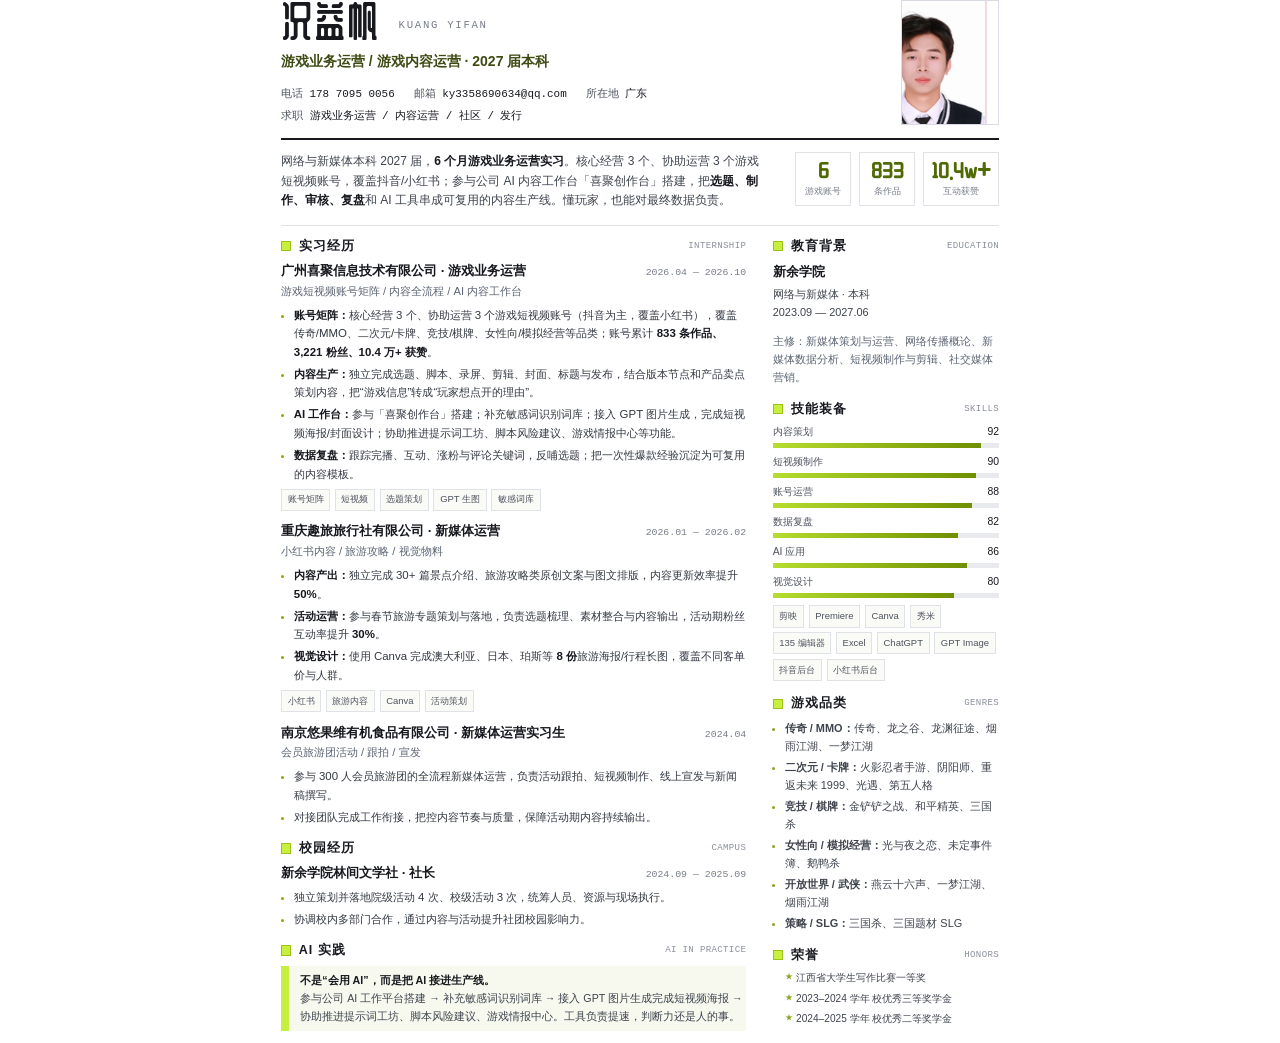
==== resume.html @ 253795db "Deploy 况益帆 game operations portfolio" ====
﻿<!doctype html>
<html lang="zh-CN">
<head>
<meta charset="utf-8">
<title>况益帆 · 游戏业务运营 · 2027 届</title>
<link rel="stylesheet" href="assets/fonts/qingke.css">
<style>
  @page { size: A4; margin: 8mm 10mm; }
  * { box-sizing: border-box; }
  html, body { margin: 0; padding: 0; }
  body {
    font-family: "Noto Sans SC", "Microsoft YaHei", "PingFang SC", sans-serif;
    color: #17191f;
    background: #fff;
    font-size: 9pt;
    line-height: 1.58;
    -webkit-print-color-adjust: exact;
    print-color-adjust: exact;
  }
  .page { width: 190mm; margin: 0 auto; }
  a { color: inherit; text-decoration: none; }

  header {
    display: grid;
    grid-template-columns: 1fr 26mm;
    gap: 8mm;
    align-items: start;
    padding-bottom: 3.4mm;
    border-bottom: 2px solid #17191f;
  }
  .name {
    font-family: "ZCOOL QingKe HuangYou", "Noto Sans SC", sans-serif;
    font-size: 31pt;
    line-height: 1;
    letter-spacing: 0.02em;
  }
  .name span {
    font-family: "Cascadia Code", Consolas, monospace;
    font-size: 8pt;
    letter-spacing: 0.16em;
    color: #777c88;
    margin-left: 3mm;
    vertical-align: 6pt;
  }
  .role {
    margin-top: 2.2mm;
    font-size: 10.5pt;
    font-weight: 600;
    color: #3d4a12;
  }
  .contact {
    display: flex;
    flex-wrap: wrap;
    gap: 1.2mm 5mm;
    margin-top: 2.2mm;
    font-family: "Cascadia Code", Consolas, monospace;
    font-size: 8.2pt;
    color: #4d525d;
  }
  .contact b { color: #17191f; font-weight: 500; }
  .photo {
    width: 26mm;
    height: 33mm;
    border: 1px solid #d9dce2;
    overflow: hidden;
    background: #f1f2ee;
  }
  .photo img { width: 100%; height: 100%; object-fit: cover; object-position: center 18%; }

  .summary {
    display: grid;
    grid-template-columns: 1fr 54mm;
    gap: 7mm;
    padding: 3.2mm 0 3.6mm;
    border-bottom: 1px solid #dfe2e7;
  }
  .summary p { margin: 0; font-size: 9pt; line-height: 1.65; color: #3e434d; }
  .summary strong { color: #17191f; }
  .summary .kpis {
    display: grid;
    grid-template-columns: repeat(3, 1fr);
    gap: 2mm;
    align-self: start;
  }
  .kpi {
    border: 1px solid #dfe2e7;
    padding: 2mm 2mm 1.6mm;
    text-align: center;
  }
  .kpi b {
    display: block;
    font-family: "ZCOOL QingKe HuangYou", sans-serif;
    font-size: 16pt;
    line-height: 1;
    color: #4f6a00;
  }
  .kpi span { display: block; margin-top: 1mm; font-size: 6.6pt; color: #777c88; }

  .cols {
    display: grid;
    grid-template-columns: 1.48fr 0.72fr;
    gap: 7mm;
    padding-top: 3.4mm;
  }
  .col { min-width: 0; }
  section { break-inside: avoid; margin-bottom: 3.8mm; }
  h2 {
    display: flex;
    align-items: center;
    gap: 2mm;
    margin: 0 0 2.2mm;
    font-size: 9.4pt;
    line-height: 1.2;
    letter-spacing: 0.08em;
    font-weight: 700;
  }
  h2::before {
    content: "";
    width: 2.2mm;
    height: 2.2mm;
    background: #c6ef3e;
    border: 1px solid #9fc21b;
    flex: none;
  }
  h2 em {
    margin-left: auto;
    font-family: "Cascadia Code", Consolas, monospace;
    font-style: normal;
    font-size: 6.8pt;
    font-weight: 400;
    color: #8a8f9b;
    letter-spacing: 0.04em;
  }

  .job { margin-bottom: 3mm; }
  .job:last-child { margin-bottom: 0; }
  .job-head {
    display: grid;
    grid-template-columns: 1fr auto;
    gap: 2mm;
    align-items: baseline;
  }
  .job-head h3 { margin: 0; font-size: 10pt; line-height: 1.3; font-weight: 700; }
  .job-head .date {
    font-family: "Cascadia Code", Consolas, monospace;
    font-size: 7.4pt;
    color: #777c88;
    white-space: nowrap;
  }
  .job-sub {
    margin-top: 0.6mm;
    font-size: 8.4pt;
    color: #5b6473;
  }
  .job-sub b { color: #3d4a12; font-weight: 600; }
  .job ul { margin: 1.4mm 0 0; padding-left: 3.4mm; }
  .job li {
    margin-bottom: 0.9mm;
    font-size: 8.6pt;
    line-height: 1.62;
    color: #333842;
  }
  .job li::marker { color: #8aa51c; }
  .job li b { color: #17191f; font-weight: 600; }

  .tags { display: flex; flex-wrap: wrap; gap: 1.2mm; margin-top: 1.5mm; }
  .tags span {
    padding: 0.7mm 1.5mm;
    border: 1px solid #dfe2e7;
    background: #fafbf7;
    font-size: 7.1pt;
    color: #4d525d;
  }

  .side section { margin-bottom: 4mm; }
  .side h2 { margin-bottom: 2mm; }
  .side p, .side li { font-size: 8.2pt; line-height: 1.65; color: #3e434d; }
  .side ul { margin: 0; padding-left: 3.2mm; }
  .side li { margin-bottom: 0.8mm; }
  .side li::marker { color: #8aa51c; }

  .skill { margin-bottom: 1.7mm; }
  .skill-top {
    display: flex;
    justify-content: space-between;
    gap: 2mm;
    font-size: 7.8pt;
    color: #4d525d;
  }
  .skill-top b { font-weight: 500; color: #17191f; }
  .bar { height: 1.2mm; background: #e8eaee; margin-top: 0.7mm; }
  .bar i { display: block; height: 100%; background: linear-gradient(90deg, #b6dd2f, #6f8f00); }

  .edu h3 { margin: 0; font-size: 10pt; }
  .edu p { margin-top: 0.8mm; }
  .award-list { margin: 0; padding: 0; list-style: none; }
  .award-list li {
    position: relative;
    padding-left: 3mm;
    margin-bottom: 1mm;
    font-size: 7.6pt;
  }
  .award-list li::before {
    content: "★";
    position: absolute;
    left: 0;
    top: 0;
    color: #8aa51c;
    font-size: 6pt;
  }

  .ai-note {
    border-left: 2.2mm solid #c6ef3e;
    padding: 1.6mm 0 1.6mm 3mm;
    background: #f7f9ef;
    font-size: 8pt;
    line-height: 1.65;
    color: #3e434d;
  }
  .ai-note b { color: #17191f; }

  footer {
    display: flex;
    justify-content: space-between;
    gap: 4mm;
    margin-top: 2mm;
    padding-top: 2mm;
    border-top: 1px solid #dfe2e7;
    font-family: "Cascadia Code", Consolas, monospace;
    font-size: 6.6pt;
    color: #8a8f9b;
  }
</style>
</head>
<body>
<div class="page">
  <header>
    <div>
      <div class="name">况益帆 <span>KUANG YIFAN</span></div>
      <p class="role">游戏业务运营 / 游戏内容运营 · 2027 届本科</p>
      <div class="contact">
        <span>电话 <b>178 7095 0056</b></span>
        <span>邮箱 <b>ky3358690634@qq.com</b></span>
        <span>所在地 <b>广东</b></span>
        <span>求职 <b>游戏业务运营 / 内容运营 / 社区 / 发行</b></span>
      </div>
    </div>
    <div class="photo"><img src="assets/brand/portrait.webp" alt="况益帆"></div>
  </header>

  <div class="summary">
    <p>网络与新媒体本科 2027 届，<strong>6 个月游戏业务运营实习</strong>。核心经营 3 个、协助运营 3 个游戏短视频账号，覆盖抖音/小红书；参与公司 AI 内容工作台「喜聚创作台」搭建，把<strong>选题、制作、审核、复盘</strong>和 AI 工具串成可复用的内容生产线。懂玩家，也能对最终数据负责。</p>
    <div class="kpis">
      <div class="kpi"><b>6</b><span>游戏账号</span></div>
      <div class="kpi"><b>833</b><span>条作品</span></div>
      <div class="kpi"><b>10.4w+</b><span>互动获赞</span></div>
    </div>
  </div>

  <div class="cols">
    <div class="col">
      <section>
        <h2>实习经历 <em>INTERNSHIP</em></h2>

        <div class="job">
          <div class="job-head">
            <h3>广州喜聚信息技术有限公司 · 游戏业务运营</h3>
            <span class="date">2026.04 — 2026.10</span>
          </div>
          <div class="job-sub">游戏短视频账号矩阵 / 内容全流程 / AI 内容工作台</div>
          <ul>
            <li><b>账号矩阵：</b>核心经营 3 个、协助运营 3 个游戏短视频账号（抖音为主，覆盖小红书），覆盖传奇/MMO、二次元/卡牌、竞技/棋牌、女性向/模拟经营等品类；账号累计 <b>833 条作品、3,221 粉丝、10.4 万+ 获赞</b>。</li>
            <li><b>内容生产：</b>独立完成选题、脚本、录屏、剪辑、封面、标题与发布，结合版本节点和产品卖点策划内容，把“游戏信息”转成“玩家想点开的理由”。</li>
            <li><b>AI 工作台：</b>参与「喜聚创作台」搭建；补充敏感词识别词库；接入 GPT 图片生成，完成短视频海报/封面设计；协助推进提示词工坊、脚本风险建议、游戏情报中心等功能。</li>
            <li><b>数据复盘：</b>跟踪完播、互动、涨粉与评论关键词，反哺选题；把一次性爆款经验沉淀为可复用的内容模板。</li>
          </ul>
          <div class="tags"><span>账号矩阵</span><span>短视频</span><span>选题策划</span><span>GPT 生图</span><span>敏感词库</span></div>
        </div>

        <div class="job">
          <div class="job-head">
            <h3>重庆趣旅旅行社有限公司 · 新媒体运营</h3>
            <span class="date">2026.01 — 2026.02</span>
          </div>
          <div class="job-sub">小红书内容 / 旅游攻略 / 视觉物料</div>
          <ul>
            <li><b>内容产出：</b>独立完成 30+ 篇景点介绍、旅游攻略类原创文案与图文排版，内容更新效率提升 <b>50%</b>。</li>
            <li><b>活动运营：</b>参与春节旅游专题策划与落地，负责选题梳理、素材整合与内容输出，活动期粉丝互动率提升 <b>30%</b>。</li>
            <li><b>视觉设计：</b>使用 Canva 完成澳大利亚、日本、珀斯等 <b>8 份</b>旅游海报/行程长图，覆盖不同客单价与人群。</li>
          </ul>
          <div class="tags"><span>小红书</span><span>旅游内容</span><span>Canva</span><span>活动策划</span></div>
        </div>

        <div class="job">
          <div class="job-head">
            <h3>南京悠果维有机食品有限公司 · 新媒体运营实习生</h3>
            <span class="date">2024.04</span>
          </div>
          <div class="job-sub">会员旅游团活动 / 跟拍 / 宣发</div>
          <ul>
            <li>参与 300 人会员旅游团的全流程新媒体运营，负责活动跟拍、短视频制作、线上宣发与新闻稿撰写。</li>
            <li>对接团队完成工作衔接，把控内容节奏与质量，保障活动期内容持续输出。</li>
          </ul>
        </div>
      </section>

      <section>
        <h2>校园经历 <em>CAMPUS</em></h2>
        <div class="job">
          <div class="job-head">
            <h3>新余学院林间文学社 · 社长</h3>
            <span class="date">2024.09 — 2025.09</span>
          </div>
          <ul>
            <li>独立策划并落地院级活动 4 次、校级活动 3 次，统筹人员、资源与现场执行。</li>
            <li>协调校内多部门合作，通过内容与活动提升社团校园影响力。</li>
          </ul>
        </div>
      </section>

      <section>
        <h2>AI 实践 <em>AI IN PRACTICE</em></h2>
        <div class="ai-note">
          <b>不是“会用 AI”，而是把 AI 接进生产线。</b><br>
          参与公司 AI 工作平台搭建 → 补充敏感词识别词库 → 接入 GPT 图片生成完成短视频海报 → 协助推进提示词工坊、脚本风险建议、游戏情报中心。工具负责提速，判断力还是人的事。
        </div>
      </section>
    </div>

    <aside class="col side">
      <section>
        <h2>教育背景 <em>EDUCATION</em></h2>
        <div class="edu">
          <h3>新余学院</h3>
          <p>网络与新媒体 · 本科<br>2023.09 — 2027.06</p>
          <p style="margin-top:1.6mm;color:#5b6473;">主修：新媒体策划与运营、网络传播概论、新媒体数据分析、短视频制作与剪辑、社交媒体营销。</p>
        </div>
      </section>

      <section>
        <h2>技能装备 <em>SKILLS</em></h2>
        <div class="skill"><div class="skill-top"><span>内容策划</span><b>92</b></div><div class="bar"><i style="width:92%"></i></div></div>
        <div class="skill"><div class="skill-top"><span>短视频制作</span><b>90</b></div><div class="bar"><i style="width:90%"></i></div></div>
        <div class="skill"><div class="skill-top"><span>账号运营</span><b>88</b></div><div class="bar"><i style="width:88%"></i></div></div>
        <div class="skill"><div class="skill-top"><span>数据复盘</span><b>82</b></div><div class="bar"><i style="width:82%"></i></div></div>
        <div class="skill"><div class="skill-top"><span>AI 应用</span><b>86</b></div><div class="bar"><i style="width:86%"></i></div></div>
        <div class="skill"><div class="skill-top"><span>视觉设计</span><b>80</b></div><div class="bar"><i style="width:80%"></i></div></div>
        <div class="tags" style="margin-top:2mm;">
          <span>剪映</span><span>Premiere</span><span>Canva</span><span>秀米</span><span>135 编辑器</span><span>Excel</span><span>ChatGPT</span><span>GPT Image</span><span>抖音后台</span><span>小红书后台</span>
        </div>
      </section>

      <section>
        <h2>游戏品类 <em>GENRES</em></h2>
        <ul>
          <li><b>传奇 / MMO：</b>传奇、龙之谷、龙渊征途、烟雨江湖、一梦江湖</li>
          <li><b>二次元 / 卡牌：</b>火影忍者手游、阴阳师、重返未来 1999、光遇、第五人格</li>
          <li><b>竞技 / 棋牌：</b>金铲铲之战、和平精英、三国杀</li>
          <li><b>女性向 / 模拟经营：</b>光与夜之恋、未定事件簿、鹅鸭杀</li>
          <li><b>开放世界 / 武侠：</b>燕云十六声、一梦江湖、烟雨江湖</li>
          <li><b>策略 / SLG：</b>三国杀、三国题材 SLG</li>
        </ul>
      </section>

      <section>
        <h2>荣誉 <em>HONORS</em></h2>
        <ul class="award-list">
          <li>江西省大学生写作比赛一等奖</li>
          <li>2023–2024 学年 校优秀三等奖学金</li>
          <li>2024–2025 学年 校优秀二等奖学金</li>
        </ul>
      </section>
    </aside>
  </div>
</div>
</body>
</html>
---- assets/fonts/qingke.css ----
@font-face {
  font-family: 'ZCOOL QingKe HuangYou';
  font-style: normal;
  font-weight: 400;
  font-display: swap;
  src: url(./qingke/qk-00.woff2) format('woff2');
  unicode-range: U+fee3, U+fef3, U+ff03-ff04, U+ff07, U+ff0a, U+ff17-ff19, U+ff1c-ff1d, U+ff20-ff3a, U+ff3c, U+ff3e-ff5b, U+ff5d, U+ff61-ff65, U+ff67-ff6a, U+ff6c, U+ff6f-ff78, U+ff7a-ff7d, U+ff80-ff84, U+ff86, U+ff89-ff8e, U+ff92, U+ff97-ff9b, U+ff9d-ff9f, U+ffe0-ffe4, U+ffe6, U+ffe9, U+ffeb, U+ffed, U+fffc, U+1f004, U+1f170-1f171, U+1f192-1f195, U+1f198-1f19a, U+1f1e6-1f1e8;
}
@font-face {
  font-family: 'ZCOOL QingKe HuangYou';
  font-style: normal;
  font-weight: 400;
  font-display: swap;
  src: url(./qingke/qk-01.woff2) format('woff2');
  unicode-range: U+f0a7, U+f0b2, U+f0b7, U+f0c9, U+f0d8, U+f0da, U+f0dc-f0dd, U+f0e0, U+f0e6, U+f0eb, U+f0fc, U+f101, U+f104-f105, U+f107, U+f10b, U+f11b, U+f14b, U+f18a, U+f193, U+f1d6-f1d7, U+f244, U+f27a, U+f296, U+f2ae, U+f471, U+f4b3, U+f610-f611, U+f880-f881, U+f8ec, U+f8f5, U+f8ff, U+f901, U+f90a, U+f92c-f92d, U+f934, U+f937, U+f941, U+f965, U+f967, U+f969, U+f96b, U+f96f, U+f974, U+f978-f979, U+f97e, U+f981, U+f98a, U+f98e, U+f997, U+f99c, U+f9b2, U+f9b5, U+f9ba, U+f9be, U+f9ca, U+f9d0-f9d1, U+f9dd, U+f9e0-f9e1, U+f9e4, U+f9f7, U+fa00-fa01, U+fa08, U+fa0a, U+fa11, U+fb01-fb02, U+fdfc, U+fe0e, U+fe30-fe31, U+fe33-fe44, U+fe49-fe52, U+fe54-fe57, U+fe59-fe66, U+fe68-fe6b, U+fe8e, U+fe92-fe93, U+feae, U+feb8, U+fecb-fecc, U+fee0;
}
@font-face {
  font-family: 'ZCOOL QingKe HuangYou';
  font-style: normal;
  font-weight: 400;
  font-display: swap;
  src: url(./qingke/qk-02.woff2) format('woff2');
  unicode-range: U+9f83, U+9f85-9f8d, U+9f90-9f91, U+9f94-9f96, U+9f98, U+9f9b-9f9c, U+9f9e, U+9fa0, U+9fa2, U+9ff0-9fff, U+a001, U+a007, U+a025, U+a046-a047, U+a057, U+a072, U+a078-a079, U+a083, U+a085, U+a100, U+a118, U+a132, U+a134, U+a1f4, U+a242, U+a4a6, U+a4aa, U+a4b0-a4b1, U+a4b3, U+a9c1-a9c2, U+ac00-ac01, U+ac04, U+ac08, U+ac10-ac11, U+ac13-ac16, U+ac19, U+ac1c-ac1d, U+ac24, U+ac70-ac71, U+ac74, U+ac77-ac78, U+ac80-ac81, U+ac83, U+ac8c, U+ac90, U+ac9f-aca0, U+aca8-aca9, U+acac, U+acb0, U+acbd, U+acc1, U+acc4, U+ace0-ace1, U+ace4, U+ace8, U+acf3, U+acf5, U+acfc-acfd, U+ad00, U+ad0c, U+ad11, U+ad1c, U+ad34, U+ad50, U+ad64, U+ad6c, U+ad70, U+ad74, U+ad7f, U+ad81, U+ad8c, U+adc0, U+adc8, U+addc, U+ade0, U+adf8-adf9, U+adfc, U+ae00, U+ae08-ae09, U+ae0b, U+ae30, U+ae34, U+ae38, U+ae40, U+ae4a, U+ae4c, U+ae54, U+ae68, U+aebc, U+aed8, U+af2c-af2d;
}
@font-face {
  font-family: 'ZCOOL QingKe HuangYou';
  font-style: normal;
  font-weight: 400;
  font-display: swap;
  src: url(./qingke/qk-03.woff2) format('woff2');
  unicode-range: U+9e30-9e33, U+9e35-9e3b, U+9e3e, U+9e40-9e44, U+9e46-9e4e, U+9e51, U+9e53, U+9e55-9e58, U+9e5a-9e5c, U+9e5e-9e63, U+9e66-9e6e, U+9e71, U+9e73, U+9e75, U+9e78-9e79, U+9e7c-9e7e, U+9e82, U+9e86-9e88, U+9e8b-9e8c, U+9e90-9e91, U+9e93, U+9e95, U+9e97, U+9e9d, U+9ea4-9ea5, U+9ea9-9eaa, U+9eb4-9eb5, U+9eb8-9eba, U+9ebc-9ebf, U+9ec3, U+9ec9, U+9ecd, U+9ed0, U+9ed2-9ed3, U+9ed5-9ed6, U+9ed9, U+9edc-9edd, U+9edf-9ee0, U+9ee2, U+9ee5, U+9ee7-9eea, U+9eef, U+9ef1, U+9ef3-9ef4, U+9ef6, U+9ef9, U+9efb-9efc, U+9efe, U+9f0b, U+9f0d, U+9f10, U+9f14, U+9f17, U+9f19, U+9f22, U+9f29, U+9f2c, U+9f2f, U+9f31, U+9f37, U+9f39, U+9f3d-9f3e, U+9f41, U+9f4a-9f4b, U+9f51-9f52, U+9f61-9f63, U+9f66-9f67, U+9f80-9f81;
}
@font-face {
  font-family: 'ZCOOL QingKe HuangYou';
  font-style: normal;
  font-weight: 400;
  font-display: swap;
  src: url(./qingke/qk-04.woff2) format('woff2');
  unicode-range: U+9c82-9c83, U+9c85-9c8c, U+9c8e-9c92, U+9c94-9c9b, U+9c9e-9ca3, U+9ca5-9ca7, U+9ca9, U+9cab, U+9cad-9cae, U+9cb1-9cb7, U+9cb9-9cbd, U+9cbf-9cc0, U+9cc3, U+9cc5-9cc7, U+9cc9-9cd1, U+9cd3-9cda, U+9cdc-9cdd, U+9cdf, U+9ce1-9ce3, U+9ce5, U+9ce9, U+9cee-9cef, U+9cf3-9cf4, U+9cf6, U+9cfc-9cfd, U+9d02, U+9d08-9d09, U+9d12, U+9d1b, U+9d1e, U+9d26, U+9d28, U+9d37, U+9d3b, U+9d3f, U+9d51, U+9d59, U+9d5c-9d5d, U+9d5f-9d61, U+9d6c, U+9d70, U+9d72, U+9d7a, U+9d7e, U+9d84, U+9d89, U+9d8f, U+9d92, U+9daf, U+9db4, U+9db8, U+9dbc, U+9dc4, U+9dc7, U+9dc9, U+9dd7, U+9ddf, U+9df2, U+9df9-9dfa, U+9e0a, U+9e11, U+9e1a, U+9e1e, U+9e20, U+9e22, U+9e28-9e2c, U+9e2e-9e2f;
}
@font-face {
  font-family: 'ZCOOL QingKe HuangYou';
  font-style: normal;
  font-weight: 400;
  font-display: swap;
  src: url(./qingke/qk-05.woff2) format('woff2');
  unicode-range: U+9a80, U+9a83, U+9a85, U+9a88-9a8a, U+9a8d-9a8e, U+9a90, U+9a92-9a93, U+9a95-9a96, U+9a98-9a99, U+9a9b-9aa2, U+9aa5, U+9aa7, U+9aaf-9ab1, U+9ab5-9ab6, U+9ab9-9aba, U+9ac0-9ac4, U+9ac8, U+9acb-9acc, U+9ace-9acf, U+9ad1-9ad2, U+9ad9, U+9adf, U+9ae1, U+9ae3, U+9aea-9aeb, U+9aed-9aef, U+9af4, U+9af9, U+9afb, U+9b03-9b04, U+9b06, U+9b08, U+9b0d, U+9b0f-9b10, U+9b13, U+9b18, U+9b1a, U+9b1f, U+9b22-9b23, U+9b25, U+9b27-9b28, U+9b2a, U+9b2f, U+9b31-9b32, U+9b3b, U+9b43, U+9b46-9b49, U+9b4d-9b4e, U+9b51, U+9b56, U+9b58, U+9b5a, U+9b5c, U+9b5f, U+9b61-9b62, U+9b6f, U+9b77, U+9b80, U+9b88, U+9b8b, U+9b8e, U+9b91, U+9b9f-9ba0, U+9ba8, U+9baa-9bab, U+9bad-9bae, U+9bb0-9bb1, U+9bb8, U+9bc9-9bca, U+9bd3, U+9bd6, U+9bdb, U+9be8, U+9bf0-9bf1, U+9c02, U+9c10, U+9c15, U+9c24, U+9c2d, U+9c32, U+9c39, U+9c3b, U+9c40, U+9c47-9c49, U+9c53, U+9c57, U+9c64, U+9c72, U+9c77-9c78, U+9c7b, U+9c7f-9c80;
}
@font-face {
  font-family: 'ZCOOL QingKe HuangYou';
  font-style: normal;
  font-weight: 400;
  font-display: swap;
  src: url(./qingke/qk-06.woff2) format('woff2');
  unicode-range: U+98dd, U+98e1-98e2, U+98e7-98ea, U+98ec, U+98ee-98ef, U+98f2, U+98f4, U+98fc-98fe, U+9903, U+9905, U+9908, U+990a, U+990c-990d, U+9913-9914, U+9918, U+991a-991b, U+991e, U+9921, U+9928, U+992c, U+992e, U+9935, U+9938-9939, U+993d-993e, U+9945, U+994b-994c, U+9951-9952, U+9954-9955, U+9957, U+995e, U+9963, U+9966-9969, U+996b-996c, U+996f, U+9974-9975, U+9977-9979, U+997d-997e, U+9980-9981, U+9983-9984, U+9987, U+998a-998b, U+998d-9991, U+9993-9995, U+9997-9998, U+99a5, U+99ab, U+99ad-99ae, U+99b1, U+99b3-99b4, U+99bc, U+99bf, U+99c1, U+99c3-99c6, U+99cc, U+99d0, U+99d2, U+99d5, U+99db, U+99dd, U+99e1, U+99ed, U+99f1, U+99ff, U+9a01, U+9a03-9a04, U+9a0e-9a0f, U+9a11-9a13, U+9a19, U+9a1b, U+9a28, U+9a2b, U+9a30, U+9a32, U+9a37, U+9a40, U+9a45, U+9a4a, U+9a4d-9a4e, U+9a52, U+9a55, U+9a57, U+9a5a-9a5b, U+9a5f, U+9a62, U+9a65, U+9a69, U+9a6b, U+9a6e, U+9a75, U+9a77-9a7a, U+9a7d;
}
@font-face {
  font-family: 'ZCOOL QingKe HuangYou';
  font-style: normal;
  font-weight: 400;
  font-display: swap;
  src: url(./qingke/qk-07.woff2) format('woff2');
  unicode-range: U+975b-975c, U+9763, U+9765-9766, U+976c-976d, U+9773, U+9776, U+977a, U+977c, U+9784-9785, U+978e-978f, U+9791-9792, U+9794-9795, U+9798, U+979a, U+979e, U+97a3, U+97a5-97a6, U+97a8, U+97ab-97ac, U+97ae-97af, U+97b2, U+97b4, U+97c6, U+97cb-97cc, U+97d3, U+97d8, U+97dc, U+97e1, U+97ea-97eb, U+97ee, U+97fb, U+97fe-97ff, U+9801-9803, U+9805-9806, U+9808, U+980c, U+9810-9814, U+9817-9818, U+981e, U+9820-9821, U+9824, U+9828, U+982b-982d, U+9830, U+9834, U+9838-9839, U+983c, U+9846, U+984d-984f, U+9851-9852, U+9854-9855, U+9857-9858, U+985a-985b, U+9862-9863, U+9865, U+9867, U+986b, U+986f-9871, U+9877-9878, U+987c, U+9880, U+9883, U+9885, U+9889, U+988b-988f, U+9893-9895, U+9899-989b, U+989e-989f, U+98a1-98a2, U+98a5-98a7, U+98a9, U+98af, U+98b1, U+98b6, U+98ba, U+98be, U+98c3-98c4, U+98c6-98c8, U+98cf-98d6, U+98da-98db;
}
@font-face {
  font-family: 'ZCOOL QingKe HuangYou';
  font-style: normal;
  font-weight: 400;
  font-display: swap;
  src: url(./qingke/qk-08.woff2) format('woff2');
  unicode-range: U+95c4-95ca, U+95cc-95cd, U+95d4-95d6, U+95d8, U+95e1-95e2, U+95e9, U+95f0-95f1, U+95f3, U+95f6, U+95fc, U+95fe-95ff, U+9602-9604, U+9606-960d, U+960f, U+9611-9613, U+9615-9617, U+9619-961b, U+961d, U+9621, U+9628, U+962f, U+963c-963e, U+9641-9642, U+9649, U+9654, U+965b-965f, U+9661, U+9663, U+9665, U+9667-9668, U+966c, U+9670, U+9672-9674, U+9678, U+967a, U+967d, U+9682, U+9685, U+9688, U+968a, U+968d-968e, U+9695, U+9697-9698, U+969e, U+96a0, U+96a3-96a4, U+96a8, U+96aa, U+96b0-96b1, U+96b3-96b4, U+96b7-96b9, U+96bb-96bd, U+96c9, U+96cb, U+96ce, U+96d1-96d2, U+96d6, U+96d9, U+96db-96dc, U+96de, U+96e0, U+96e3, U+96e9, U+96eb, U+96f0-96f2, U+96f9, U+96ff, U+9701-9702, U+9705, U+9708, U+970a, U+970e-970f, U+9711, U+9719, U+9727, U+972a, U+972d, U+9730, U+973d, U+9742, U+9744, U+9748-9749, U+9750-9751, U+975a;
}
@font-face {
  font-family: 'ZCOOL QingKe HuangYou';
  font-style: normal;
  font-weight: 400;
  font-display: swap;
  src: url(./qingke/qk-09.woff2) format('woff2');
  unicode-range: U+94f5, U+94f7, U+94f9, U+94fb-94fd, U+94ff, U+9503-9504, U+9506-9507, U+9509-950a, U+950d-950f, U+9511-9518, U+951a-9520, U+9522, U+9528-952d, U+9530-953a, U+953c-953f, U+9543-9546, U+9548-9550, U+9552-9555, U+9557-955b, U+955d-9568, U+956a-956d, U+9570-9574, U+9583, U+9586, U+9589, U+958e-958f, U+9591-9592, U+9594, U+9598-9599, U+959e-95a0, U+95a2-95a6, U+95a8-95b2, U+95b4, U+95b8-95c3;
}
@font-face {
  font-family: 'ZCOOL QingKe HuangYou';
  font-style: normal;
  font-weight: 400;
  font-display: swap;
  src: url(./qingke/qk-10.woff2) format('woff2');
  unicode-range: U+941c-942b, U+942d-942e, U+9432-9433, U+9435, U+9438, U+943a, U+943e, U+9444, U+944a, U+9451-9452, U+945a, U+9462-9463, U+9465, U+9470-9487, U+948a-9492, U+9494-9498, U+949a, U+949c-949d, U+94a1, U+94a3-94a4, U+94a8, U+94aa-94ad, U+94af, U+94b2, U+94b4-94ba, U+94bc-94c0, U+94c4, U+94c6-94db, U+94de-94ec, U+94ee-94f1, U+94f3;
}
@font-face {
  font-family: 'ZCOOL QingKe HuangYou';
  font-style: normal;
  font-weight: 400;
  font-display: swap;
  src: url(./qingke/qk-11.woff2) format('woff2');
  unicode-range: U+92ec-92ed, U+92f0, U+92f3, U+92f8, U+92fc, U+9304, U+9306, U+9310, U+9312, U+9315, U+9318, U+931a, U+931e, U+9320-9322, U+9324, U+9326-9329, U+932b-932c, U+932f, U+9331-9332, U+9335-9336, U+933e, U+9340-9341, U+934a-9360, U+9362-9363, U+9365-936b, U+936e, U+9375, U+937e, U+9382, U+938a, U+938c, U+938f, U+9393-9394, U+9396-9397, U+939a, U+93a2, U+93a7, U+93ac-93cd, U+93d0-93d1, U+93d6-93d8, U+93de-93df, U+93e1-93e2, U+93e4, U+93f8, U+93fb, U+93fd, U+940e-941a;
}
@font-face {
  font-family: 'ZCOOL QingKe HuangYou';
  font-style: normal;
  font-weight: 400;
  font-display: swap;
  src: url(./qingke/qk-12.woff2) format('woff2');
  unicode-range: U+9163-9164, U+9169, U+9170, U+9172, U+9174, U+9179-917a, U+917d-917e, U+9182-9183, U+9185, U+918c-918d, U+9190-9191, U+919a, U+919c, U+91a1-91a4, U+91a8, U+91aa-91af, U+91b4-91b5, U+91b8, U+91ba, U+91be, U+91c0-91c1, U+91c6, U+91c8, U+91cb, U+91d0, U+91d2, U+91d7-91d8, U+91dd, U+91e3, U+91e6-91e7, U+91ed, U+91f0, U+91f5, U+91f9, U+9200, U+9205, U+9207-920a, U+920d-920e, U+9210, U+9214-9215, U+921c, U+921e, U+9221, U+9223-9227, U+9229-922a, U+922d, U+9234-9235, U+9237, U+9239-923a, U+923c-9240, U+9244-9246, U+9249, U+924e-924f, U+9251, U+9253, U+9257, U+925b, U+925e, U+9262, U+9264-9266, U+9268, U+926c, U+926f, U+9271, U+927b, U+927e, U+9280, U+9283, U+9285-928a, U+928e, U+9291, U+9293, U+9296, U+9298, U+929c-929d, U+92a8, U+92ab-92ae, U+92b3, U+92b6-92b7, U+92b9, U+92c1, U+92c5-92c6, U+92c8, U+92cc, U+92d0, U+92d2, U+92e4, U+92ea;
}
@font-face {
  font-family: 'ZCOOL QingKe HuangYou';
  font-style: normal;
  font-weight: 400;
  font-display: swap;
  src: url(./qingke/qk-13.woff2) format('woff2');
  unicode-range: U+9004, U+900b, U+9011, U+9015-9016, U+901e, U+9021, U+9026, U+902d, U+902f, U+9031, U+9035-9036, U+9039-903a, U+9041, U+9044-9046, U+904a, U+904f-9052, U+9054-9055, U+9058-9059, U+905b-905e, U+9060-9062, U+9068-9069, U+906f, U+9072, U+9074, U+9076-907a, U+907c-907d, U+9081, U+9083, U+9085, U+9087-908b, U+908f, U+9095, U+9097, U+9099-909b, U+909d, U+90a0-90a1, U+90a8-90a9, U+90ac, U+90b0, U+90b2-90b4, U+90b6, U+90b8, U+90ba, U+90bd-90be, U+90c3-90c5, U+90c7-90c8, U+90cf-90d0, U+90d3, U+90d5, U+90d7, U+90da-90dc, U+90de, U+90e2, U+90e4, U+90e6-90e7, U+90ea-90eb, U+90ef, U+90f4-90f5, U+90f7, U+90fe-9100, U+9104, U+9109, U+910c, U+9112, U+9114-9115, U+9118, U+911c, U+911e, U+9120, U+9122-9123, U+9127, U+912d, U+912f-9132, U+9139-913a, U+9143, U+9146, U+9149-914a, U+914c, U+914e-9150, U+9154, U+9157, U+915a, U+915d-915e, U+9161-9162;
}
@font-face {
  font-family: 'ZCOOL QingKe HuangYou';
  font-style: normal;
  font-weight: 400;
  font-display: swap;
  src: url(./qingke/qk-14.woff2) format('woff2');
  unicode-range: U+8e41-8e42, U+8e47, U+8e49-8e4b, U+8e50-8e53, U+8e59-8e5a, U+8e5f-8e60, U+8e64, U+8e69, U+8e6c, U+8e70, U+8e74, U+8e76, U+8e7a-8e7c, U+8e7f, U+8e84-8e85, U+8e87, U+8e89, U+8e8b, U+8e8d, U+8e8f-8e90, U+8e94, U+8e99, U+8e9c, U+8e9e, U+8eaa, U+8eac, U+8eb0, U+8eb6, U+8ec0, U+8ec6, U+8eca-8ece, U+8ed2, U+8eda, U+8edf, U+8ee2, U+8eeb, U+8ef8, U+8efb-8efe, U+8f03, U+8f09, U+8f0b, U+8f12-8f15, U+8f1b, U+8f1d, U+8f1f, U+8f29-8f2a, U+8f2f, U+8f36, U+8f38, U+8f3b, U+8f3e-8f3f, U+8f44-8f45, U+8f49, U+8f4d-8f4e, U+8f5f, U+8f6b, U+8f6d, U+8f71-8f73, U+8f75-8f76, U+8f78-8f7a, U+8f7c, U+8f7e, U+8f81-8f82, U+8f84, U+8f87, U+8f8a-8f8b, U+8f8d-8f8f, U+8f94-8f95, U+8f97-8f9a, U+8fa6, U+8fad-8faf, U+8fb2, U+8fb5-8fb7, U+8fba-8fbc, U+8fbf, U+8fc2, U+8fcb, U+8fcd, U+8fd3, U+8fd5, U+8fd7, U+8fda, U+8fe2-8fe5, U+8fe8-8fe9, U+8fee, U+8ff3-8ff4, U+8ff8, U+8ffa;
}
@font-face {
  font-family: 'ZCOOL QingKe HuangYou';
  font-style: normal;
  font-weight: 400;
  font-display: swap;
  src: url(./qingke/qk-15.woff2) format('woff2');
  unicode-range: U+8cbd, U+8cbf-8cc4, U+8cc7-8cc8, U+8cca, U+8ccd, U+8cd1, U+8cd3, U+8cdb-8cdc, U+8cde, U+8ce0, U+8ce2-8ce4, U+8ce6-8ce8, U+8cea, U+8ced, U+8cf4, U+8cf8, U+8cfa, U+8cfc-8cfd, U+8d04-8d05, U+8d07-8d08, U+8d0a, U+8d0d, U+8d0f, U+8d13-8d14, U+8d16, U+8d1b, U+8d20, U+8d30, U+8d32-8d33, U+8d36, U+8d3b, U+8d3d, U+8d40, U+8d42-8d43, U+8d45-8d46, U+8d48-8d4a, U+8d4d, U+8d51, U+8d53, U+8d55, U+8d59, U+8d5c-8d5d, U+8d5f, U+8d61, U+8d66-8d67, U+8d6a, U+8d6d, U+8d71, U+8d73, U+8d84, U+8d90-8d91, U+8d94-8d95, U+8d99, U+8da8, U+8daf, U+8db1, U+8db5, U+8db8, U+8dba, U+8dbc, U+8dbf, U+8dc2, U+8dc4, U+8dc6, U+8dcb, U+8dce-8dcf, U+8dd6-8dd7, U+8dda-8ddb, U+8dde, U+8de1, U+8de3-8de4, U+8de9, U+8deb-8dec, U+8df0-8df1, U+8df6-8dfd, U+8e05, U+8e07, U+8e09-8e0a, U+8e0c, U+8e0e, U+8e10, U+8e14, U+8e1d-8e1f, U+8e23, U+8e26, U+8e2b-8e31, U+8e34-8e35, U+8e39-8e3a, U+8e3d, U+8e40;
}
@font-face {
  font-family: 'ZCOOL QingKe HuangYou';
  font-style: normal;
  font-weight: 400;
  font-display: swap;
  src: url(./qingke/qk-16.woff2) format('woff2');
  unicode-range: U+8b80, U+8b83, U+8b8a, U+8b8c, U+8b90, U+8b93, U+8b99-8b9a, U+8ba0, U+8ba3, U+8ba5-8ba7, U+8baa-8bac, U+8bb4-8bb5, U+8bb7, U+8bb9, U+8bc2-8bc3, U+8bc5, U+8bcb-8bcc, U+8bce-8bd0, U+8bd2-8bd4, U+8bd6, U+8bd8-8bd9, U+8bdc, U+8bdf, U+8be3-8be4, U+8be7-8be9, U+8beb-8bec, U+8bee, U+8bf0, U+8bf2-8bf3, U+8bf6, U+8bf9, U+8bfc-8bfd, U+8bff-8c00, U+8c02, U+8c04, U+8c06-8c07, U+8c0c, U+8c0f, U+8c11-8c12, U+8c14-8c1b, U+8c1d-8c21, U+8c24-8c25, U+8c27, U+8c2a-8c2c, U+8c2e-8c30, U+8c32-8c36, U+8c3f, U+8c47-8c4c, U+8c4e-8c50, U+8c54-8c56, U+8c62, U+8c68, U+8c6c, U+8c73, U+8c78, U+8c7a, U+8c82, U+8c85, U+8c89-8c8a, U+8c8d-8c8e, U+8c90, U+8c93-8c94, U+8c98, U+8c9d-8c9e, U+8ca0-8ca2, U+8ca7-8cac, U+8caf-8cb0, U+8cb3-8cb4, U+8cb6-8cb9, U+8cbb-8cbc;
}
@font-face {
  font-family: 'ZCOOL QingKe HuangYou';
  font-style: normal;
  font-weight: 400;
  font-display: swap;
  src: url(./qingke/qk-17.woff2) format('woff2');
  unicode-range: U+8a15-8a18, U+8a1a-8a1b, U+8a1d, U+8a1f, U+8a22-8a23, U+8a25, U+8a2b, U+8a2d, U+8a31, U+8a33-8a34, U+8a36-8a38, U+8a3a, U+8a3c, U+8a3e, U+8a40-8a41, U+8a46, U+8a48, U+8a50, U+8a52, U+8a54-8a55, U+8a58, U+8a5b, U+8a5d-8a63, U+8a66, U+8a69-8a6b, U+8a6d-8a6e, U+8a70, U+8a72-8a73, U+8a7a, U+8a85, U+8a87, U+8a8a, U+8a8c-8a8d, U+8a90-8a92, U+8a95, U+8a98, U+8aa0-8aa1, U+8aa3-8aa6, U+8aa8-8aa9, U+8aac-8aae, U+8ab0, U+8ab2, U+8ab8-8ab9, U+8abc, U+8abe-8abf, U+8ac7, U+8acf, U+8ad2, U+8ad6-8ad7, U+8adb-8adc, U+8adf, U+8ae1, U+8ae6-8ae8, U+8aeb, U+8aed-8aee, U+8af1, U+8af3-8af4, U+8af7-8af8, U+8afa, U+8afe, U+8b00-8b02, U+8b07, U+8b0a, U+8b0c, U+8b0e, U+8b10, U+8b17, U+8b19, U+8b1b, U+8b1d, U+8b20-8b21, U+8b26, U+8b28, U+8b2c, U+8b33, U+8b39, U+8b3e-8b3f, U+8b41, U+8b45, U+8b49, U+8b4c, U+8b4f, U+8b57-8b58, U+8b5a, U+8b5c, U+8b5e, U+8b60, U+8b6c, U+8b6f-8b70, U+8b72, U+8b74, U+8b77, U+8b7d;
}
@font-face {
  font-family: 'ZCOOL QingKe HuangYou';
  font-style: normal;
  font-weight: 400;
  font-display: swap;
  src: url(./qingke/qk-18.woff2) format('woff2');
  unicode-range: U+8882, U+8884-8886, U+8888, U+888f, U+8892-8893, U+889b, U+88a2, U+88a4, U+88a6, U+88a8, U+88aa, U+88ae, U+88b1, U+88b4, U+88b7, U+88bc, U+88c0, U+88c6-88c9, U+88ce-88cf, U+88d1-88d3, U+88d8, U+88db-88dd, U+88df, U+88e1-88e3, U+88e5, U+88e8, U+88ec, U+88f0-88f1, U+88f3-88f4, U+88fc-88fe, U+8900, U+8902, U+8906-8907, U+8909-890c, U+8912-8915, U+8918-891b, U+8921, U+8925, U+892b, U+8930, U+8932, U+8934, U+8936, U+893b, U+893d, U+8941, U+894c, U+8955-8956, U+8959, U+895c, U+895e-8960, U+8966, U+896a, U+896c, U+896f-8970, U+8972, U+897b, U+897e, U+8980, U+8983, U+8985, U+8987-8988, U+898c, U+898f, U+8993, U+8997, U+899a, U+89a1, U+89a7, U+89a9-89aa, U+89b2-89b3, U+89b7, U+89c0, U+89c7, U+89ca-89cc, U+89ce-89d1, U+89d6, U+89da, U+89dc, U+89de, U+89e5, U+89e7, U+89eb, U+89ef, U+89f1, U+89f3-89f4, U+89f8, U+89ff, U+8a01-8a03, U+8a07-8a0a, U+8a0e-8a0f, U+8a13;
}
@font-face {
  font-family: 'ZCOOL QingKe HuangYou';
  font-style: normal;
  font-weight: 400;
  font-display: swap;
  src: url(./qingke/qk-19.woff2) format('woff2');
  unicode-range: U+86f4, U+86f8-86f9, U+86fb, U+86fe, U+8703, U+8706-870a, U+870d, U+8711-8713, U+871a, U+871e, U+8722-8723, U+8725, U+8729, U+872e, U+8731, U+8734, U+8737, U+873a-873b, U+873e-8740, U+8742, U+8747-8748, U+8753, U+8755, U+8757-8758, U+875d, U+875f, U+8762-8766, U+8768, U+876e, U+8770, U+8772, U+8775, U+8778, U+877b-877e, U+8782, U+8785, U+8788, U+878b, U+8793, U+8797, U+879a, U+879e-87a0, U+87a2-87a3, U+87a8, U+87ab-87ad, U+87af, U+87b3, U+87b5, U+87bd, U+87c0, U+87c4, U+87c6, U+87ca-87cb, U+87d1-87d2, U+87db-87dc, U+87de, U+87e0, U+87e5, U+87ea, U+87ec, U+87ee, U+87f2-87f3, U+87fb, U+87fd-87fe, U+8802-8803, U+8805, U+880a-880b, U+880d, U+8813-8816, U+8819, U+881b, U+881f, U+8821, U+8823, U+8831-8832, U+8835-8836, U+8839, U+883b-883c, U+8844, U+8846, U+884a, U+884e, U+8852-8853, U+8855, U+8859, U+885b, U+885d-885e, U+8862, U+8864, U+8869-886a, U+886e-886f, U+8872, U+8879, U+887d-887f;
}
@font-face {
  font-family: 'ZCOOL QingKe HuangYou';
  font-style: normal;
  font-weight: 400;
  font-display: swap;
  src: url(./qingke/qk-20.woff2) format('woff2');
  unicode-range: U+8548, U+854e, U+8553, U+8556-8557, U+8559, U+855e, U+8561, U+8564-8565, U+8568-856a, U+856d, U+856f-8570, U+8572, U+8576, U+8579-857b, U+8580, U+8585-8586, U+8588, U+858a, U+858f, U+8591, U+8594, U+8599, U+859c, U+85a2, U+85a4, U+85a6, U+85a8-85a9, U+85ab-85ac, U+85ae, U+85b7-85b9, U+85be, U+85c1, U+85c7, U+85cd, U+85d0, U+85d3, U+85d5, U+85dc-85dd, U+85df-85e0, U+85e5-85e6, U+85e8-85ea, U+85f4, U+85f9, U+85fe-85ff, U+8602, U+8605-8607, U+860a-860b, U+8616, U+8618, U+861a, U+8627, U+8629, U+862d, U+8638, U+863c, U+863f, U+864d, U+864f, U+8652-8655, U+865b-865c, U+865f, U+8662, U+8667, U+866c, U+866e, U+8671, U+8675, U+867a-867c, U+867f, U+868b, U+868d, U+8693, U+869c-869d, U+86a1, U+86a3-86a4, U+86a7-86a9, U+86ac, U+86af-86b1, U+86b4-86b6, U+86ba, U+86c0, U+86c4, U+86c6, U+86c9-86ca, U+86cd-86d1, U+86d4, U+86d8, U+86de-86df, U+86e4, U+86e6, U+86e9, U+86ed, U+86ef-86f3;
}
@font-face {
  font-family: 'ZCOOL QingKe HuangYou';
  font-style: normal;
  font-weight: 400;
  font-display: swap;
  src: url(./qingke/qk-21.woff2) format('woff2');
  unicode-range: U+83c5, U+83c8-83c9, U+83cb, U+83d1, U+83d3-83d6, U+83d8, U+83db, U+83dd, U+83df, U+83e1, U+83e5, U+83ea-83eb, U+83f0, U+83f4, U+83f8-83f9, U+83fb, U+83fd, U+83ff, U+8401, U+8406, U+840a-840b, U+840f, U+8411, U+8418, U+841c, U+8420, U+8422-8424, U+8426, U+8429, U+842c, U+8438-8439, U+843b-843c, U+843f, U+8446-8447, U+8449, U+844e, U+8451-8452, U+8456, U+8459-845a, U+845c, U+8462, U+8466, U+846d, U+846f-8470, U+8473, U+8476-8478, U+847a, U+847d, U+8484-8485, U+8487, U+8489, U+848c, U+848e, U+8490, U+8493-8494, U+8497, U+849b, U+849e-849f, U+84a1, U+84a5, U+84a8, U+84af, U+84b4, U+84b9-84bf, U+84c1-84c2, U+84c5-84c7, U+84ca-84cb, U+84cd, U+84d0-84d1, U+84d3, U+84d6, U+84df-84e0, U+84e2-84e3, U+84e5-84e7, U+84ee, U+84f3, U+84f6, U+84fa, U+84fc, U+84ff-8500, U+850c, U+8511, U+8514-8515, U+8517-8518, U+851f, U+8523, U+8525-8526, U+8529, U+852b, U+852d, U+8532, U+8534-8535, U+8538-853a, U+853c, U+8543, U+8545;
}
@font-face {
  font-family: 'ZCOOL QingKe HuangYou';
  font-style: normal;
  font-weight: 400;
  font-display: swap;
  src: url(./qingke/qk-22.woff2) format('woff2');
  unicode-range: U+82bc, U+82be, U+82c0-82c2, U+82c4-82c8, U+82ca-82cc, U+82ce, U+82d0, U+82d2-82d3, U+82d5-82d6, U+82d8-82d9, U+82dc-82de, U+82e0-82e4, U+82e7, U+82e9-82eb, U+82ed-82ee, U+82f3-82f4, U+82f7-82f8, U+82fa-8301, U+8306-8308, U+830c-830d, U+830f, U+8311, U+8313-8315, U+8318, U+831a-831b, U+831d, U+8324, U+8327, U+832a, U+832c-832d, U+832f, U+8331-8334, U+833a-833c, U+8340, U+8343-8345, U+8347-8348, U+834a, U+834c, U+834f, U+8351, U+8356, U+8358-835c, U+835e, U+8360, U+8364-8366, U+8368-836a, U+836c-836e, U+8373, U+8378, U+837b-837d, U+837f-8380, U+8382, U+8388, U+838a-838b, U+8392, U+8394, U+8396, U+8398-8399, U+839b-839c, U+83a0, U+83a2-83a3, U+83a8-83aa, U+83ae-83b0, U+83b3-83b4, U+83b6, U+83b8, U+83ba, U+83bc-83bd, U+83bf-83c0, U+83c2;
}
@font-face {
  font-family: 'ZCOOL QingKe HuangYou';
  font-style: normal;
  font-weight: 400;
  font-display: swap;
  src: url(./qingke/qk-23.woff2) format('woff2');
  unicode-range: U+8166-8169, U+816b, U+816d, U+8171, U+8173-8174, U+8178, U+817c-817d, U+8182, U+8188, U+8191, U+8198-819b, U+81a0, U+81a3, U+81a5-81a6, U+81a9, U+81b6, U+81ba-81bb, U+81bd, U+81bf, U+81c1, U+81c3, U+81c6, U+81c9-81ca, U+81cc-81cd, U+81d1, U+81d3-81d4, U+81d8, U+81db-81dc, U+81de-81df, U+81e5, U+81e7-81e9, U+81eb-81ec, U+81ee-81ef, U+81f5, U+81f8, U+81fa, U+81fc, U+81fe, U+8200-8202, U+8204, U+8208-820a, U+820e-8210, U+8216-8218, U+821b-821c, U+8221-8224, U+8226-8228, U+822b, U+822d, U+822f, U+8232-8234, U+8237-8238, U+823a-823b, U+823e, U+8244, U+8249, U+824b, U+824f, U+8259-825a, U+825f, U+8266, U+8268, U+826e, U+8271, U+8276-8279, U+827d, U+827f, U+8283-8284, U+8288-828a, U+828d-8291, U+8293-8294, U+8296-8298, U+829f-82a1, U+82a3-82a4, U+82a7-82ab, U+82ae, U+82b0, U+82b2, U+82b4-82b6;
}
@font-face {
  font-family: 'ZCOOL QingKe HuangYou';
  font-style: normal;
  font-weight: 400;
  font-display: swap;
  src: url(./qingke/qk-24.woff2) format('woff2');
  unicode-range: U+8016, U+8018-8019, U+801c, U+801e, U+8026-802a, U+8031, U+8034-8035, U+8037, U+8043, U+804b, U+804d, U+8052, U+8056, U+8059, U+805e, U+8061, U+8068-8069, U+806e-8074, U+8076-8078, U+807c-8080, U+8082, U+8084-8085, U+8088, U+808f, U+8093, U+809c, U+809f, U+80ab, U+80ad-80ae, U+80b1, U+80b6-80b8, U+80bc-80bd, U+80c2, U+80c4, U+80ca, U+80cd, U+80d1, U+80d4, U+80d7, U+80d9-80db, U+80dd, U+80e0, U+80e4-80e5, U+80e7-80ed, U+80ef-80f1, U+80f3-80f4, U+80fc, U+8101, U+8104-8105, U+8107-8108, U+810c-810e, U+8112-8115, U+8117-8119, U+811b-811f, U+8121-8130, U+8132-8134, U+8137, U+8139, U+813f-8140, U+8142, U+8146, U+8148, U+814d-814e, U+8151, U+8153, U+8158-815a, U+815e, U+8160;
}
@font-face {
  font-family: 'ZCOOL QingKe HuangYou';
  font-style: normal;
  font-weight: 400;
  font-display: swap;
  src: url(./qingke/qk-25.woff2) format('woff2');
  unicode-range: U+7ef0-7ef2, U+7ef6, U+7efa-7efb, U+7efe, U+7f01-7f04, U+7f08, U+7f0a-7f12, U+7f17, U+7f19, U+7f1b-7f1c, U+7f1f, U+7f21-7f23, U+7f25-7f28, U+7f2a-7f33, U+7f35-7f37, U+7f3d, U+7f42, U+7f44-7f45, U+7f4c-7f4d, U+7f52, U+7f54, U+7f58-7f59, U+7f5d, U+7f5f-7f61, U+7f63, U+7f65, U+7f68, U+7f70-7f71, U+7f73-7f75, U+7f77, U+7f79, U+7f7d-7f7e, U+7f85-7f86, U+7f88-7f89, U+7f8b-7f8c, U+7f90-7f91, U+7f94-7f96, U+7f98-7f9b, U+7f9d, U+7f9f, U+7fa3, U+7fa7-7fa9, U+7fac-7fb2, U+7fb4, U+7fb6, U+7fb8, U+7fbc, U+7fbf-7fc0, U+7fc3, U+7fca, U+7fcc, U+7fce, U+7fd2, U+7fd5, U+7fd9-7fdb, U+7fdf, U+7fe3, U+7fe5-7fe7, U+7fe9, U+7feb-7fec, U+7fee-7fef, U+7ff1, U+7ff3-7ff4, U+7ff9-7ffa, U+7ffe, U+8004, U+8006, U+800b, U+800e, U+8011-8012, U+8014;
}
@font-face {
  font-family: 'ZCOOL QingKe HuangYou';
  font-style: normal;
  font-weight: 400;
  font-display: swap;
  src: url(./qingke/qk-26.woff2) format('woff2');
  unicode-range: U+7dd2, U+7dd4, U+7dd6-7dd8, U+7dda-7de0, U+7de2-7de6, U+7de8-7ded, U+7def, U+7df1-7df5, U+7df7, U+7df9, U+7dfb-7dfc, U+7dfe-7e02, U+7e04, U+7e08-7e0b, U+7e12, U+7e1b, U+7e1e, U+7e20, U+7e22-7e23, U+7e26, U+7e29, U+7e2b, U+7e2e-7e2f, U+7e31, U+7e37, U+7e39-7e3e, U+7e40, U+7e43-7e44, U+7e46-7e47, U+7e4a-7e4b, U+7e4d-7e4e, U+7e51, U+7e54-7e56, U+7e58-7e5b, U+7e5d-7e5e, U+7e61, U+7e66-7e67, U+7e69-7e6b, U+7e6d, U+7e70, U+7e73, U+7e77, U+7e79, U+7e7b-7e7d, U+7e81-7e82, U+7e8c-7e8d, U+7e8f, U+7e92-7e94, U+7e96, U+7e98, U+7e9a-7e9c, U+7e9e-7e9f, U+7ea1, U+7ea3, U+7ea5, U+7ea8-7ea9, U+7eab, U+7ead-7eae, U+7eb0, U+7ebb, U+7ebe, U+7ec0-7ec2, U+7ec9, U+7ecb-7ecc, U+7ed0, U+7ed4, U+7ed7, U+7edb, U+7ee0-7ee2, U+7ee5-7ee6, U+7ee8, U+7eeb;
}
@font-face {
  font-family: 'ZCOOL QingKe HuangYou';
  font-style: normal;
  font-weight: 400;
  font-display: swap;
  src: url(./qingke/qk-27.woff2) format('woff2');
  unicode-range: U+7ce8, U+7cec, U+7cf0, U+7cf5-7cf9, U+7cfc, U+7cfe, U+7d00, U+7d04-7d0b, U+7d0d, U+7d10-7d14, U+7d17-7d19, U+7d1b-7d1f, U+7d21, U+7d24-7d26, U+7d28-7d2a, U+7d2c-7d2e, U+7d30-7d31, U+7d33, U+7d35-7d36, U+7d38-7d3a, U+7d40, U+7d42-7d44, U+7d46, U+7d4b-7d4c, U+7d4f, U+7d51, U+7d54-7d56, U+7d58, U+7d5b-7d5c, U+7d5e, U+7d61-7d63, U+7d66, U+7d68, U+7d6a-7d6c, U+7d6f, U+7d71-7d73, U+7d75-7d77, U+7d79-7d7a, U+7d7e, U+7d81, U+7d84-7d8b, U+7d8d, U+7d8f, U+7d91, U+7d94, U+7d96, U+7d98-7d9a, U+7d9c-7da0, U+7da2, U+7da6, U+7daa-7db1, U+7db4-7db8, U+7dba-7dbf, U+7dc1, U+7dc4, U+7dc7-7dc8, U+7dca-7dcd, U+7dcf, U+7dd1;
}
@font-face {
  font-family: 'ZCOOL QingKe HuangYou';
  font-style: normal;
  font-weight: 400;
  font-display: swap;
  src: url(./qingke/qk-28.woff2) format('woff2');
  unicode-range: U+7bd3-7bd4, U+7bd9-7bda, U+7bdd, U+7be0-7be1, U+7be4-7be6, U+7be9-7bea, U+7bef, U+7bf4, U+7bf6, U+7bfc, U+7bfe, U+7c01, U+7c03, U+7c07-7c08, U+7c0a-7c0d, U+7c0f, U+7c11, U+7c15-7c16, U+7c19, U+7c1e-7c21, U+7c23-7c24, U+7c26, U+7c28-7c33, U+7c35, U+7c37-7c3b, U+7c3d-7c3e, U+7c40-7c41, U+7c43, U+7c47-7c48, U+7c4c, U+7c50, U+7c53-7c54, U+7c59, U+7c5f-7c60, U+7c63-7c65, U+7c6c, U+7c6e, U+7c72, U+7c74, U+7c79-7c7a, U+7c7c, U+7c81-7c82, U+7c84-7c85, U+7c88, U+7c8a-7c91, U+7c93-7c96, U+7c99, U+7c9b-7c9e, U+7ca0-7ca2, U+7ca6-7ca9, U+7cac, U+7caf-7cb3, U+7cb5-7cb7, U+7cba-7cbd, U+7cbf-7cc2, U+7cc5, U+7cc7-7cc9, U+7ccc-7ccd, U+7cd7, U+7cdc, U+7cde, U+7ce0, U+7ce4-7ce5, U+7ce7;
}
@font-face {
  font-family: 'ZCOOL QingKe HuangYou';
  font-style: normal;
  font-weight: 400;
  font-display: swap;
  src: url(./qingke/qk-29.woff2) format('woff2');
  unicode-range: U+7ae6, U+7af4-7af7, U+7afa-7afb, U+7afd-7b0a, U+7b0c, U+7b0e-7b0f, U+7b13, U+7b15-7b16, U+7b18-7b19, U+7b1e-7b20, U+7b22-7b25, U+7b29-7b2b, U+7b2d-7b2e, U+7b30-7b3b, U+7b3e-7b3f, U+7b41-7b42, U+7b44-7b47, U+7b4a, U+7b4c-7b50, U+7b58, U+7b5a, U+7b5c, U+7b60, U+7b66-7b67, U+7b69, U+7b6c-7b6f, U+7b72-7b76, U+7b7b-7b7d, U+7b7f, U+7b82, U+7b85, U+7b87, U+7b8b-7b96, U+7b98-7b99, U+7b9b-7b9f, U+7ba2-7ba4, U+7ba6-7bac, U+7bae-7bb0, U+7bb4, U+7bb7-7bb9, U+7bbb, U+7bc0-7bc1, U+7bc3-7bc4, U+7bc6, U+7bc8-7bcc, U+7bd1;
}
@font-face {
  font-family: 'ZCOOL QingKe HuangYou';
  font-style: normal;
  font-weight: 400;
  font-display: swap;
  src: url(./qingke/qk-30.woff2) format('woff2');
  unicode-range: U+798b-798e, U+7992, U+7994-7995, U+7997-7998, U+799a-799c, U+799f, U+79a3-79a6, U+79a8-79ac, U+79ae-79b1, U+79b3-79b5, U+79b8, U+79ba, U+79bf, U+79c2, U+79c6, U+79c8, U+79cf, U+79d5-79d6, U+79dd-79de, U+79e3, U+79e7-79e8, U+79eb, U+79ed, U+79f4, U+79f7-79f8, U+79fa, U+79fe, U+7a02-7a03, U+7a05, U+7a0a, U+7a14, U+7a17, U+7a19, U+7a1c, U+7a1e-7a1f, U+7a23, U+7a25-7a26, U+7a2c, U+7a2e, U+7a30-7a32, U+7a36-7a37, U+7a39, U+7a3c, U+7a40, U+7a42, U+7a47, U+7a49, U+7a4c-7a4f, U+7a51, U+7a55, U+7a5b, U+7a5d-7a5e, U+7a62-7a63, U+7a66, U+7a68-7a69, U+7a6b, U+7a70, U+7a78, U+7a80, U+7a85-7a88, U+7a8a, U+7a90, U+7a93-7a96, U+7a98, U+7a9b-7a9c, U+7a9e, U+7aa0-7aa1, U+7aa3, U+7aa8-7aaa, U+7aac-7ab0, U+7ab3, U+7ab8, U+7aba, U+7abd-7abf, U+7ac4-7ac5, U+7ac7-7ac8, U+7aca, U+7ad1-7ad2, U+7ada-7add, U+7ae1, U+7ae4;
}
@font-face {
  font-family: 'ZCOOL QingKe HuangYou';
  font-style: normal;
  font-weight: 400;
  font-display: swap;
  src: url(./qingke/qk-31.woff2) format('woff2');
  unicode-range: U+784c, U+784e-7854, U+7856-7857, U+7859-785a, U+7865, U+7869-786a, U+786d, U+786f, U+7876-7877, U+787c, U+787e-787f, U+7881, U+7887-7889, U+7893-7894, U+7898-789e, U+78a1, U+78a3, U+78a5, U+78a9, U+78ad, U+78b2, U+78b4, U+78b6, U+78b9-78ba, U+78bc, U+78bf, U+78c3, U+78c9, U+78cb, U+78d0-78d2, U+78d4, U+78d9-78da, U+78dc, U+78de, U+78e1, U+78e5-78e6, U+78ea, U+78ec, U+78ef, U+78f1-78f2, U+78f4, U+78fa-78fb, U+78fe, U+7901-7902, U+7905, U+7907, U+7909, U+790b-790c, U+790e, U+7910, U+7913, U+7919-791b, U+791e-791f, U+7921, U+7924, U+7926, U+792a-792b, U+7934, U+7936, U+7939, U+793b, U+793d, U+7940, U+7942-7943, U+7945-7947, U+7949-794a, U+794c, U+794e-7951, U+7953-7955, U+7957-795a, U+795c, U+795f-7960, U+7962, U+7964, U+7966-7967, U+7969, U+796b, U+796f, U+7972, U+7974, U+7979, U+797b-797c, U+797e-7980, U+7982, U+7986-7987, U+7989-798a;
}
@font-face {
  font-family: 'ZCOOL QingKe HuangYou';
  font-style: normal;
  font-weight: 400;
  font-display: swap;
  src: url(./qingke/qk-32.woff2) format('woff2');
  unicode-range: U+7722, U+7726, U+7728, U+772b-7730, U+7732-7736, U+7739-773a, U+773d-773f, U+7743, U+7746-7747, U+774c-774f, U+7751-7752, U+7758-775a, U+775c-775e, U+7762, U+7765-7766, U+7768-776a, U+776c-776d, U+7771-7772, U+777a, U+777c-777e, U+7780, U+7785, U+7787, U+778b-778d, U+778f-7791, U+7793, U+779e-77a0, U+77a2, U+77a5, U+77ad, U+77af, U+77b4-77b7, U+77bd-77c0, U+77c2, U+77c5, U+77c7, U+77cd, U+77d6-77d7, U+77d9-77da, U+77dd-77de, U+77e7, U+77ea, U+77ec, U+77ef, U+77f8, U+77fb, U+77fd-77fe, U+7800, U+7803, U+7806, U+7809, U+780f-7812, U+7815, U+7817-7818, U+781a-781f, U+7821-7823, U+7825-7827, U+7829, U+782b-7830, U+7832-7833, U+7835, U+7837, U+7839-783c, U+783e, U+7841-7844, U+7847-7849, U+784b;
}
@font-face {
  font-family: 'ZCOOL QingKe HuangYou';
  font-style: normal;
  font-weight: 400;
  font-display: swap;
  src: url(./qingke/qk-33.woff2) format('woff2');
  unicode-range: U+7613-7619, U+761b-761d, U+761f-7622, U+7625, U+7627-762a, U+762e-7630, U+7632-7635, U+7638-763a, U+763c-763d, U+763f-7640, U+7642-7643, U+7647-7648, U+764d-764e, U+7652, U+7654, U+7658, U+765a, U+765c, U+765e-765f, U+7661-7663, U+7665, U+7669, U+766c, U+766e-766f, U+7671-7673, U+7675-7676, U+7678-767a, U+767f, U+7681, U+7683, U+7688, U+768a-768c, U+768e, U+7690-7692, U+7695, U+7698, U+769a-769b, U+769d-76a0, U+76a2, U+76a4-76a7, U+76ab-76ac, U+76af-76b0, U+76b2, U+76b4-76b5, U+76ba-76bb, U+76bf, U+76c2-76c3, U+76c5, U+76c9, U+76cc-76ce, U+76dc-76de, U+76e1-76ea, U+76f1, U+76f9-76fb, U+76fd, U+76ff-7700, U+7703-7704, U+7707-7708, U+770c-770f, U+7712, U+7714, U+7716, U+7719-771b, U+771e, U+7721;
}
@font-face {
  font-family: 'ZCOOL QingKe HuangYou';
  font-style: normal;
  font-weight: 400;
  font-display: swap;
  src: url(./qingke/qk-34.woff2) format('woff2');
  unicode-range: U+750d, U+750f, U+7511, U+7513, U+7515, U+7517, U+7519, U+7521-7527, U+752a, U+752c-752d, U+752f, U+7534, U+7536, U+753a, U+753e, U+7540, U+7544, U+7547-754b, U+754d-754e, U+7550-7553, U+7556-7557, U+755a-755b, U+755d-755e, U+7560, U+7562, U+7564, U+7566-7568, U+756b-756c, U+756f-7573, U+7575, U+7579-757c, U+757e-757f, U+7581-7584, U+7587, U+7589-758e, U+7590, U+7592, U+7594, U+7596, U+7599-759a, U+759d, U+759f-75a0, U+75a3, U+75a5, U+75a8, U+75ac-75ad, U+75b0-75b1, U+75b3-75b5, U+75b8, U+75bd, U+75c1-75c4, U+75c8-75ca, U+75cc-75cd, U+75d4, U+75d6, U+75d9, U+75de, U+75e0, U+75e2-75e4, U+75e6-75ea, U+75f1-75f3, U+75f7, U+75f9-75fa, U+75fc, U+75fe-7601, U+7603, U+7605-7606, U+7608-760e, U+7610-7612;
}
@font-face {
  font-family: 'ZCOOL QingKe HuangYou';
  font-style: normal;
  font-weight: 400;
  font-display: swap;
  src: url(./qingke/qk-35.woff2) format('woff2');
  unicode-range: U+73f0, U+73f2, U+73f4-73f5, U+73f7, U+73f9-73fa, U+73fc-73fd, U+73ff-7402, U+7404, U+7407-7408, U+740a-740f, U+7418, U+741a-741c, U+741e, U+7424-7425, U+7428-7429, U+742c-7430, U+7432, U+7435-7436, U+7438-743b, U+743e-7441, U+7443-7446, U+7448, U+744a-744b, U+7452, U+7457, U+745b, U+745d, U+7460, U+7462-7465, U+7467-746a, U+746d, U+746f, U+7471, U+7473-7474, U+7477, U+747a, U+747e, U+7481-7482, U+7484, U+7486, U+7488-748b, U+748e-748f, U+7493, U+7498, U+749a, U+749c-74a0, U+74a3, U+74a6, U+74a9-74aa, U+74ae, U+74b0-74b2, U+74b6, U+74b8-74ba, U+74bd, U+74bf, U+74c1, U+74c3, U+74c5, U+74c8, U+74ca, U+74cc, U+74cf, U+74d1-74d2, U+74d4-74d5, U+74d8-74db, U+74de-74e0, U+74e2, U+74e4-74e5, U+74e7-74e9, U+74ee-74ef, U+74f4, U+74ff, U+7501, U+7503, U+7505, U+7508;
}
@font-face {
  font-family: 'ZCOOL QingKe HuangYou';
  font-style: normal;
  font-weight: 400;
  font-display: swap;
  src: url(./qingke/qk-36.woff2) format('woff2');
  unicode-range: U+72e6, U+72e8, U+72ef-72f0, U+72f2-72f4, U+72f6-72f7, U+72f9-72fb, U+72fd, U+7300-7304, U+7307, U+730a-730c, U+7313-7317, U+731d-7322, U+7327, U+7329, U+732c-732d, U+7330-7331, U+7333, U+7335-7337, U+7339, U+733d-733e, U+7340, U+7342, U+7344-7345, U+734a, U+734d-7350, U+7352, U+7355, U+7357, U+7359, U+735f-7360, U+7362-7363, U+7365, U+7368, U+736c-736d, U+736f-7370, U+7372, U+7374-7376, U+7378, U+737a-737b, U+737d-737e, U+7382-7383, U+7386, U+7388, U+738a, U+738c-7393, U+7395, U+7397-739a, U+739c, U+739e, U+73a0-73a3, U+73a5-73a8, U+73aa, U+73ad, U+73b1, U+73b3, U+73b6-73b7, U+73b9, U+73c2, U+73c5-73c9, U+73cc, U+73ce-73d0, U+73d2, U+73d6, U+73d9, U+73db-73de, U+73e3, U+73e5-73ea, U+73ee-73ef;
}
@font-face {
  font-family: 'ZCOOL QingKe HuangYou';
  font-style: normal;
  font-weight: 400;
  font-display: swap;
  src: url(./qingke/qk-37.woff2) format('woff2');
  unicode-range: U+71a8, U+71af, U+71b1-71bc, U+71be, U+71c1-71c2, U+71c4, U+71c8-71cb, U+71ce-71d0, U+71d2, U+71d4, U+71d9-71da, U+71dc, U+71df-71e0, U+71e6-71e8, U+71ea, U+71ed-71ee, U+71f4, U+71f6, U+71f9, U+71fb-71fc, U+71ff-7200, U+7207, U+720c-720d, U+7210, U+7216, U+721a-721e, U+7223, U+7228, U+722b, U+722d-722e, U+7230, U+7232, U+723a-723c, U+723e-7242, U+7246, U+724b, U+724d-724e, U+7252, U+7256, U+7258, U+725a, U+725c-725d, U+7260, U+7264-7266, U+726a, U+726c, U+726e-726f, U+7271, U+7273-7274, U+7278, U+727b, U+727d-727e, U+7281-7282, U+7284, U+7287, U+728a, U+728d, U+728f, U+7292, U+729b, U+729f-72a0, U+72a7, U+72ad-72ae, U+72b0-72b5, U+72b7-72b8, U+72ba-72be, U+72c0-72c1, U+72c3, U+72c5-72c6, U+72c8, U+72cc-72ce, U+72d2, U+72d6, U+72db, U+72dd-72df, U+72e1, U+72e5;
}
@font-face {
  font-family: 'ZCOOL QingKe HuangYou';
  font-style: normal;
  font-weight: 400;
  font-display: swap;
  src: url(./qingke/qk-38.woff2) format('woff2');
  unicode-range: U+700b, U+700d, U+7015, U+7018, U+701b, U+701d-701f, U+7023, U+7026-7028, U+702c, U+702e-7030, U+7035, U+7037, U+7039-703a, U+703c-703e, U+7044, U+7049-704b, U+704f, U+7051, U+7058, U+705a, U+705c-705e, U+7061, U+7064, U+7066, U+706c, U+707d, U+7080-7081, U+7085-7086, U+708a, U+708f, U+7091, U+7094-7095, U+7098-7099, U+709c-709d, U+709f, U+70a4, U+70a9-70aa, U+70af-70b2, U+70b4-70b7, U+70bb, U+70c0, U+70c3, U+70c7, U+70cb, U+70ce-70cf, U+70d4, U+70d9-70da, U+70dc-70dd, U+70e0, U+70e9, U+70ec, U+70f7, U+70fa, U+70fd, U+70ff, U+7104, U+7108-7109, U+710c, U+7110, U+7113-7114, U+7116-7118, U+711c, U+711e, U+7120, U+712e-712f, U+7131, U+713c, U+7142, U+7144-7147, U+7149-714b, U+7150, U+7152, U+7155-7156, U+7159-715a, U+715c, U+7161, U+7165-7166, U+7168-7169, U+716d, U+7173-7174, U+7176, U+7178, U+717a, U+717d, U+717f-7180, U+7184, U+7186-7188, U+7192, U+7198, U+719c, U+71a0, U+71a4-71a5;
}
@font-face {
  font-family: 'ZCOOL QingKe HuangYou';
  font-style: normal;
  font-weight: 400;
  font-display: swap;
  src: url(./qingke/qk-39.woff2) format('woff2');
  unicode-range: U+6ed9, U+6edb, U+6edd, U+6edf-6ee0, U+6ee2, U+6ee6, U+6eea, U+6eec, U+6eee-6eef, U+6ef2-6ef3, U+6ef7-6efa, U+6efe, U+6f01, U+6f03, U+6f08-6f09, U+6f15-6f16, U+6f19, U+6f22-6f25, U+6f28-6f2a, U+6f2c-6f2d, U+6f2f, U+6f32, U+6f36-6f38, U+6f3f, U+6f43-6f46, U+6f48, U+6f4b, U+6f4e-6f4f, U+6f51, U+6f54-6f57, U+6f59-6f5b, U+6f5e-6f5f, U+6f61, U+6f64-6f67, U+6f69-6f6c, U+6f6f-6f72, U+6f74-6f76, U+6f78-6f7e, U+6f80-6f83, U+6f86, U+6f89, U+6f8b-6f8d, U+6f90, U+6f92, U+6f94, U+6f97-6f98, U+6f9b, U+6fa3-6fa5, U+6fa7, U+6faa, U+6faf, U+6fb1, U+6fb4, U+6fb6, U+6fb9, U+6fc1-6fcb, U+6fd1-6fd3, U+6fd5, U+6fdb, U+6fde-6fe1, U+6fe4, U+6fe9, U+6feb-6fec, U+6fee-6ff1, U+6ffa, U+6ffe, U+7005-7006, U+7009;
}
@font-face {
  font-family: 'ZCOOL QingKe HuangYou';
  font-style: normal;
  font-weight: 400;
  font-display: swap;
  src: url(./qingke/qk-40.woff2) format('woff2');
  unicode-range: U+6dc3, U+6dc5-6dc6, U+6dc9, U+6dcc, U+6dcf, U+6dd2-6dd3, U+6dd6, U+6dd9-6dde, U+6de0, U+6de4, U+6de6, U+6de8-6dea, U+6dec, U+6def-6df0, U+6df5-6df6, U+6df8, U+6dfa, U+6dfc, U+6e03-6e04, U+6e07-6e09, U+6e0b-6e0c, U+6e0e, U+6e11, U+6e13, U+6e15-6e16, U+6e19-6e1b, U+6e1e-6e1f, U+6e22, U+6e25-6e27, U+6e2b-6e2c, U+6e36-6e37, U+6e39-6e3a, U+6e3c-6e41, U+6e44-6e45, U+6e47, U+6e49-6e4b, U+6e4d-6e4e, U+6e51, U+6e53-6e55, U+6e5c-6e5f, U+6e61-6e63, U+6e65-6e67, U+6e6a-6e6b, U+6e6d-6e70, U+6e72-6e74, U+6e76-6e78, U+6e7c, U+6e80-6e82, U+6e86-6e87, U+6e89, U+6e8d, U+6e8f, U+6e96, U+6e98, U+6e9d-6e9f, U+6ea1, U+6ea5-6ea7, U+6eab, U+6eb1-6eb2, U+6eb4, U+6eb7, U+6ebb-6ebd, U+6ebf-6ec6, U+6ec8-6ec9, U+6ecc, U+6ecf-6ed0, U+6ed3-6ed4, U+6ed7-6ed8;
}
@font-face {
  font-family: 'ZCOOL QingKe HuangYou';
  font-style: normal;
  font-weight: 400;
  font-display: swap;
  src: url(./qingke/qk-41.woff2) format('woff2');
  unicode-range: U+6cb1-6cb2, U+6cb4-6cb5, U+6cb7, U+6cba, U+6cbc-6cbd, U+6cc1-6cc3, U+6cc5-6cc7, U+6cd0-6cd4, U+6cd6-6cd7, U+6cd9-6cda, U+6cde-6ce0, U+6ce4, U+6ce6, U+6ce9, U+6ceb-6cef, U+6cf1-6cf2, U+6cf6-6cf7, U+6cfa, U+6cfe, U+6d03-6d05, U+6d07-6d08, U+6d0a, U+6d0c, U+6d0e-6d11, U+6d13-6d14, U+6d16, U+6d18-6d1a, U+6d1c, U+6d1f, U+6d22-6d23, U+6d26-6d29, U+6d2b, U+6d2e-6d30, U+6d33, U+6d35-6d36, U+6d38-6d3a, U+6d3c, U+6d3f, U+6d42-6d44, U+6d48-6d49, U+6d4d, U+6d50, U+6d52, U+6d54, U+6d56-6d58, U+6d5a-6d5c, U+6d5e, U+6d60-6d61, U+6d63-6d65, U+6d67, U+6d6c-6d6d, U+6d6f, U+6d75, U+6d7b-6d7d, U+6d87, U+6d8a, U+6d8e, U+6d90-6d9a, U+6d9c-6da0, U+6da2-6da3, U+6da7, U+6daa-6dac, U+6dae, U+6db3-6db4, U+6db6, U+6db8, U+6dbc, U+6dbf, U+6dc2;
}
@font-face {
  font-family: 'ZCOOL QingKe HuangYou';
  font-style: normal;
  font-weight: 400;
  font-display: swap;
  src: url(./qingke/qk-42.woff2) format('woff2');
  unicode-range: U+6b83-6b86, U+6b89, U+6b8d, U+6b91-6b93, U+6b95, U+6b97-6b98, U+6b9a-6b9b, U+6b9e, U+6ba1-6ba4, U+6ba9-6baa, U+6bad, U+6baf-6bb0, U+6bb2-6bb3, U+6bba-6bbd, U+6bc0, U+6bc2, U+6bc6, U+6bca-6bcc, U+6bce, U+6bd0-6bd1, U+6bd3, U+6bd6-6bd8, U+6bda, U+6be1, U+6be6, U+6bec, U+6bf1, U+6bf3-6bf5, U+6bf9, U+6bfd, U+6c05-6c08, U+6c0d, U+6c10, U+6c15-6c1a, U+6c21, U+6c23-6c26, U+6c29-6c2d, U+6c30-6c33, U+6c35-6c37, U+6c39-6c3a, U+6c3c-6c3f, U+6c46, U+6c4a-6c4c, U+6c4e-6c50, U+6c54, U+6c56, U+6c59-6c5c, U+6c5e, U+6c63, U+6c67-6c69, U+6c6b, U+6c6d, U+6c6f, U+6c72-6c74, U+6c78-6c7a, U+6c7c, U+6c84-6c87, U+6c8b-6c8c, U+6c8f, U+6c91, U+6c93-6c96, U+6c98, U+6c9a, U+6c9d, U+6ca2-6ca4, U+6ca8-6ca9, U+6cac-6cae;
}
@font-face {
  font-family: 'ZCOOL QingKe HuangYou';
  font-style: normal;
  font-weight: 400;
  font-display: swap;
  src: url(./qingke/qk-43.woff2) format('woff2');
  unicode-range: U+69fe-6a01, U+6a06, U+6a09, U+6a0b, U+6a11, U+6a13, U+6a17-6a19, U+6a1b, U+6a1e, U+6a23, U+6a28-6a29, U+6a2b, U+6a2f-6a30, U+6a35, U+6a38-6a40, U+6a46-6a48, U+6a4a-6a4b, U+6a4e, U+6a50, U+6a52, U+6a5b, U+6a5e, U+6a62, U+6a65-6a67, U+6a6b, U+6a79, U+6a7c, U+6a7e-6a7f, U+6a84, U+6a86, U+6a8e, U+6a90-6a91, U+6a94, U+6a97, U+6a9c, U+6a9e, U+6aa0, U+6aa2, U+6aa4, U+6aa9, U+6aab, U+6aae-6ab0, U+6ab2-6ab3, U+6ab5, U+6ab7-6ab8, U+6aba-6abb, U+6abd, U+6abf, U+6ac2-6ac4, U+6ac6, U+6ac8, U+6acc, U+6ace, U+6ad2-6ad3, U+6ad8-6adc, U+6adf-6ae0, U+6ae4-6ae5, U+6ae7-6ae8, U+6afb, U+6b04-6b05, U+6b0d-6b13, U+6b16-6b17, U+6b19, U+6b24-6b25, U+6b2c, U+6b37-6b39, U+6b3b, U+6b3d, U+6b43, U+6b46, U+6b4e, U+6b50, U+6b53-6b54, U+6b58-6b59, U+6b5b, U+6b60, U+6b69, U+6b6d, U+6b6f-6b70, U+6b73-6b74, U+6b77-6b7a, U+6b80-6b82;
}
@font-face {
  font-family: 'ZCOOL QingKe HuangYou';
  font-style: normal;
  font-weight: 400;
  font-display: swap;
  src: url(./qingke/qk-44.woff2) format('woff2');
  unicode-range: U+68d3, U+68d7, U+68dd, U+68df, U+68e1, U+68e3-68e4, U+68e6-68ed, U+68ef-68f0, U+68f2, U+68f4, U+68f6-68f7, U+68f9, U+68fb-68fd, U+68ff-6902, U+6906-6908, U+690b, U+6910, U+691a-691c, U+691f-6920, U+6924-6925, U+692a, U+692d, U+6934, U+6939, U+693c-6945, U+694a-694b, U+6952-6954, U+6957, U+6959, U+695b, U+695d, U+695f, U+6962-6964, U+6966, U+6968-696c, U+696e-696f, U+6971, U+6973-6974, U+6978-6979, U+697d, U+697f-6980, U+6985, U+6987-698a, U+698d-698e, U+6994-6999, U+699b, U+69a3-69a4, U+69a6-69a7, U+69ab, U+69ad-69ae, U+69b1, U+69b7, U+69bb-69bc, U+69c1, U+69c3-69c5, U+69c7, U+69ca-69ce, U+69d0-69d1, U+69d3-69d4, U+69d7-69da, U+69e0, U+69e4, U+69e6, U+69ec-69ed, U+69f1-69f3, U+69f8, U+69fa-69fc;
}
@font-face {
  font-family: 'ZCOOL QingKe HuangYou';
  font-style: normal;
  font-weight: 400;
  font-display: swap;
  src: url(./qingke/qk-45.woff2) format('woff2');
  unicode-range: U+678b-678d, U+678f, U+6792-6793, U+6796, U+6798, U+679e-67a1, U+67a5, U+67a7-67a9, U+67ac-67ad, U+67b0-67b1, U+67b3, U+67b5, U+67b7, U+67b9, U+67bb-67bc, U+67c0-67c1, U+67c3, U+67c5-67ca, U+67d1-67d2, U+67d7-67d9, U+67dd-67df, U+67e2-67e4, U+67e6-67e9, U+67f0, U+67f5, U+67f7-67f8, U+67fa-67fb, U+67fd-67fe, U+6800-6801, U+6803-6804, U+6806, U+6809-680a, U+680c, U+680e, U+6812, U+681d-681f, U+6822, U+6824-6829, U+682b-682d, U+6831-6835, U+683b, U+683e, U+6840-6841, U+6844-6845, U+6849, U+684e, U+6853, U+6855-6856, U+685c-685d, U+685f-6862, U+6864, U+6866-6868, U+686b, U+686f, U+6872, U+6874, U+6877, U+687f, U+6883, U+6886, U+688f, U+689b, U+689f-68a0, U+68a2-68a3, U+68b1, U+68b6, U+68b9-68ba, U+68bc-68bf, U+68c1-68c4, U+68c6, U+68c8, U+68ca, U+68cc, U+68d0-68d1;
}
@font-face {
  font-family: 'ZCOOL QingKe HuangYou';
  font-style: normal;
  font-weight: 400;
  font-display: swap;
  src: url(./qingke/qk-46.woff2) format('woff2');
  unicode-range: U+6631, U+6633-6634, U+6636, U+663a-663b, U+663d, U+6641, U+6644-6645, U+6649, U+664c, U+664f, U+6654, U+6659, U+665b, U+665d-665e, U+6660-6667, U+6669, U+666b-666c, U+6671, U+6673, U+6677-6679, U+667c, U+6680-6681, U+6684-6685, U+6688-6689, U+668b-668e, U+6690, U+6692, U+6695, U+6698, U+669a, U+669d, U+669f-66a0, U+66a2-66a3, U+66a6, U+66aa-66ab, U+66b1-66b2, U+66b5, U+66b8-66b9, U+66bb, U+66be, U+66c1, U+66c6-66c9, U+66cc, U+66d5-66d8, U+66da-66dc, U+66de-66e2, U+66e8-66ea, U+66ec, U+66f1, U+66f3, U+66f7, U+66fa, U+66fd, U+6702, U+6705, U+670a, U+670f-6710, U+6713, U+6715, U+6719, U+6722-6723, U+6725-6727, U+6729, U+672d-672e, U+6732-6733, U+6736, U+6739, U+673b, U+673f, U+6744, U+6748, U+674c-674d, U+6753, U+6755, U+6762, U+6767, U+6769-676c, U+676e, U+6772-6773, U+6775, U+6777, U+677a-677d, U+6782-6783, U+6787, U+678a;
}
@font-face {
  font-family: 'ZCOOL QingKe HuangYou';
  font-style: normal;
  font-weight: 400;
  font-display: swap;
  src: url(./qingke/qk-47.woff2) format('woff2');
  unicode-range: U+64f1-64f2, U+64f4, U+64f7-64f8, U+64fa, U+64fc, U+64fe-64ff, U+6503, U+6509, U+650f, U+6514, U+6518, U+651c-651e, U+6522-6525, U+652a-652c, U+652e, U+6530-6532, U+6534-6535, U+6537-6538, U+653a, U+653c-653d, U+6542, U+6549-654b, U+654d-654e, U+6553-6555, U+6557-6558, U+655d, U+6564, U+6569, U+656b, U+656d-656f, U+6571, U+6573, U+6575-6576, U+6578-657e, U+6581-6583, U+6585-6586, U+6589, U+658e-658f, U+6592-6593, U+6595-6596, U+659b, U+659d, U+659f-65a1, U+65a3, U+65ab-65ac, U+65b2, U+65b6-65b7, U+65ba-65bb, U+65be-65c0, U+65c2-65c4, U+65c6-65c8, U+65cc, U+65ce, U+65d0, U+65d2-65d3, U+65d6, U+65db, U+65dd, U+65e1, U+65e3, U+65ee-65f0, U+65f3-65f5, U+65f8, U+65fb-65fc, U+65fe-6600, U+6603, U+6607, U+6609, U+660b, U+6610-6611, U+6619-661a, U+661c-661e, U+6621, U+6624, U+6626, U+662a-662c, U+662e, U+6630;
}
@font-face {
  font-family: 'ZCOOL QingKe HuangYou';
  font-style: normal;
  font-weight: 400;
  font-display: swap;
  src: url(./qingke/qk-48.woff2) format('woff2');
  unicode-range: U+63b8-63bc, U+63be, U+63c0, U+63c3-63c4, U+63c6, U+63c8, U+63cd-63ce, U+63d1, U+63d6, U+63da-63db, U+63de, U+63e0, U+63e3, U+63e9-63ea, U+63ee, U+63f2, U+63f5-63fa, U+63fc, U+63fe-6400, U+6406, U+640b-640d, U+6410, U+6414, U+6416-6417, U+641b, U+6420-6423, U+6425-6428, U+642a, U+6431-6432, U+6434-6437, U+643d-6442, U+6445, U+6448, U+6450-6452, U+645b-645f, U+6462, U+6465, U+6468, U+646d, U+646f-6471, U+6473, U+6477, U+6479-647d, U+6482-6485, U+6487-6488, U+648c, U+6490, U+6493, U+6496-649a, U+649d, U+64a0, U+64a5, U+64ab-64ac, U+64b1-64b7, U+64b9-64bb, U+64be-64c1, U+64c4, U+64c7, U+64c9-64cb, U+64d0, U+64d4, U+64d7-64d8, U+64da, U+64de, U+64e0-64e2, U+64e4, U+64e9, U+64ec, U+64f0;
}
@font-face {
  font-family: 'ZCOOL QingKe HuangYou';
  font-style: normal;
  font-weight: 400;
  font-display: swap;
  src: url(./qingke/qk-49.woff2) format('woff2');
  unicode-range: U+622c, U+622e-6230, U+6232, U+6238, U+623b, U+623d-623e, U+6243, U+6246, U+6248-6249, U+624c, U+6255, U+6259, U+625e, U+6260-6261, U+6265-6266, U+626a, U+6271, U+627a, U+627c-627d, U+6283, U+6286, U+6289, U+628e, U+6294, U+629c, U+629e-629f, U+62a1, U+62a8, U+62ba-62bb, U+62bf, U+62c2, U+62c4, U+62c8, U+62ca-62cb, U+62cf, U+62d1, U+62d7, U+62d9-62da, U+62dd, U+62e0-62e1, U+62e3-62e4, U+62e7, U+62eb, U+62ee, U+62f0, U+62f4-62f6, U+6308, U+630a-630e, U+6310, U+6312-6313, U+6317, U+6319, U+631b, U+631d-631f, U+6322, U+6326, U+6329, U+6331-6332, U+6334-6337, U+6339, U+633b-633c, U+633e-6340, U+6343, U+6347, U+634b-634e, U+6354, U+635c-635d, U+6368-6369, U+636d, U+636f-6372, U+6376, U+637a-637b, U+637d, U+6382-6383, U+6387, U+638a-638b, U+638d-638e, U+6391, U+6393-6397, U+6399, U+639b, U+639e-639f, U+63a1, U+63a3-63a4, U+63ac-63ae, U+63b1-63b5;
}
@font-face {
  font-family: 'ZCOOL QingKe HuangYou';
  font-style: normal;
  font-weight: 400;
  font-display: swap;
  src: url(./qingke/qk-50.woff2) format('woff2');
  unicode-range: U+60ed-60ee, U+60f0-60f1, U+60f4, U+60f6, U+60fa, U+6100, U+6106, U+610d-610e, U+6112, U+6114-6115, U+6119, U+611c, U+6120, U+6122-6123, U+6126, U+6128-6130, U+6136-6137, U+613a, U+613d-613e, U+6144, U+6146-6147, U+614a-614b, U+6151, U+6153, U+6158, U+615a, U+615c-615d, U+615f, U+6161, U+6163-6165, U+616b-616c, U+616e, U+6171, U+6173-6177, U+617e, U+6182, U+6187, U+618a, U+618d-618e, U+6190-6191, U+6194, U+6199-619a, U+619c, U+619f, U+61a1, U+61a3-61a4, U+61a7-61a9, U+61ab-61ad, U+61b2-61b3, U+61b5-61b7, U+61ba-61bb, U+61bf, U+61c3-61c4, U+61c6-61c7, U+61c9-61cb, U+61d0-61d1, U+61d3-61d4, U+61d7, U+61da, U+61df-61e1, U+61e6, U+61ee, U+61f0, U+61f2, U+61f6-61f8, U+61fa, U+61fc-61fe, U+6200, U+6206-6207, U+6209, U+620b, U+620d-620e, U+6213-6215, U+6217, U+6219, U+621b-6223, U+6225-6226;
}
@font-face {
  font-family: 'ZCOOL QingKe HuangYou';
  font-style: normal;
  font-weight: 400;
  font-display: swap;
  src: url(./qingke/qk-51.woff2) format('woff2');
  unicode-range: U+5fc4, U+5fc9, U+5fcb, U+5fce-5fd6, U+5fda-5fde, U+5fe1-5fe2, U+5fe4-5fe5, U+5fea, U+5fed-5fee, U+5ff1-5ff3, U+5ff6, U+5ff8, U+5ffb, U+5ffe-5fff, U+6002-6006, U+600a, U+600d, U+600f, U+6014, U+6019, U+601b, U+6020, U+6023, U+6026, U+6029, U+602b, U+602e-602f, U+6031, U+6033, U+6035, U+6039, U+603f, U+6041-6043, U+6046, U+604f, U+6053-6054, U+6058-605b, U+605d-605e, U+6060, U+6063, U+6065, U+6067, U+606a-606c, U+6075, U+6078-6079, U+607b, U+607d, U+607f, U+6083, U+6085-6087, U+608a, U+608c, U+608e-608f, U+6092-6093, U+6095-6097, U+609b-609d, U+60a2, U+60a7, U+60a9-60ab, U+60ad, U+60af-60b1, U+60b3-60b6, U+60b8, U+60bb, U+60bd-60be, U+60c0-60c3, U+60c6-60c9, U+60cb, U+60ce, U+60d3-60d4, U+60d7-60db, U+60dd, U+60e1-60e4, U+60e6, U+60ea, U+60ec;
}
@font-face {
  font-family: 'ZCOOL QingKe HuangYou';
  font-style: normal;
  font-weight: 400;
  font-display: swap;
  src: url(./qingke/qk-52.woff2) format('woff2');
  unicode-range: U+5e98, U+5e9b, U+5e9d, U+5ea0-5ea5, U+5ea8, U+5eab, U+5eaf, U+5eb3, U+5eb5-5eb6, U+5eb9, U+5ebe, U+5ec1-5ec3, U+5ec6, U+5ec8, U+5ecb-5ecc, U+5ed1-5ed2, U+5ed4, U+5ed9-5edb, U+5edd, U+5edf-5ee0, U+5ee2-5ee3, U+5ee8, U+5eea, U+5eec, U+5eef-5ef0, U+5ef3-5ef4, U+5ef8, U+5efb-5efc, U+5efe-5eff, U+5f01, U+5f07, U+5f0b-5f0e, U+5f10-5f12, U+5f14, U+5f1a, U+5f22, U+5f28-5f29, U+5f2c-5f2d, U+5f35-5f36, U+5f38, U+5f3b-5f43, U+5f45-5f4a, U+5f4c-5f4e, U+5f50, U+5f54, U+5f56-5f59, U+5f5b-5f5f, U+5f61, U+5f63, U+5f65, U+5f67-5f68, U+5f6b, U+5f6e-5f6f, U+5f72-5f78, U+5f7a, U+5f7e-5f7f, U+5f82-5f83, U+5f87, U+5f89-5f8a, U+5f8d, U+5f91, U+5f93, U+5f95, U+5f98-5f99, U+5f9c, U+5f9e, U+5fa0, U+5fa6-5fa9, U+5fac-5fad, U+5faf, U+5fb3-5fb5, U+5fb9, U+5fbc;
}
@font-face {
  font-family: 'ZCOOL QingKe HuangYou';
  font-style: normal;
  font-weight: 400;
  font-display: swap;
  src: url(./qingke/qk-53.woff2) format('woff2');
  unicode-range: U+5d26-5d27, U+5d2e-5d34, U+5d3c-5d3e, U+5d41-5d44, U+5d46-5d48, U+5d4a-5d4b, U+5d4e, U+5d50, U+5d52, U+5d55-5d58, U+5d5a-5d5d, U+5d68-5d69, U+5d6b-5d6c, U+5d6f, U+5d74, U+5d7f, U+5d82-5d89, U+5d8b-5d8c, U+5d8f, U+5d92-5d93, U+5d99, U+5d9d, U+5db2, U+5db6-5db7, U+5dba, U+5dbc-5dbd, U+5dc2-5dc3, U+5dc6-5dc7, U+5dc9, U+5dcc, U+5dd2, U+5dd4, U+5dd6-5dd8, U+5ddb-5ddc, U+5de3, U+5ded, U+5def, U+5df3, U+5df6, U+5dfa-5dfd, U+5dff-5e00, U+5e07, U+5e0f, U+5e11, U+5e13-5e14, U+5e19-5e1b, U+5e22, U+5e25, U+5e28, U+5e2a, U+5e2f-5e31, U+5e33-5e34, U+5e36, U+5e39-5e3c, U+5e3e, U+5e40, U+5e44, U+5e46-5e48, U+5e4c, U+5e4f, U+5e53-5e54, U+5e57, U+5e59, U+5e5b, U+5e5e-5e5f, U+5e61, U+5e63, U+5e6a-5e6b, U+5e75, U+5e77, U+5e79-5e7a, U+5e7e, U+5e80-5e81, U+5e83, U+5e85, U+5e87, U+5e8b, U+5e91-5e92, U+5e96;
}
@font-face {
  font-family: 'ZCOOL QingKe HuangYou';
  font-style: normal;
  font-weight: 400;
  font-display: swap;
  src: url(./qingke/qk-54.woff2) format('woff2');
  unicode-range: U+5bec, U+5bee-5bf0, U+5bf2-5bf3, U+5bf5-5bf6, U+5bfe, U+5c02-5c03, U+5c05, U+5c07-5c09, U+5c0b-5c0c, U+5c0e, U+5c10, U+5c12-5c13, U+5c15, U+5c17, U+5c19, U+5c1b-5c1c, U+5c1e-5c1f, U+5c22, U+5c25, U+5c28, U+5c2a-5c2b, U+5c2f-5c30, U+5c37, U+5c3b, U+5c43-5c44, U+5c46-5c47, U+5c4d, U+5c50, U+5c59, U+5c5b-5c5c, U+5c62-5c64, U+5c66, U+5c6c, U+5c6e, U+5c74, U+5c78-5c7e, U+5c80, U+5c83-5c84, U+5c88, U+5c8b-5c8d, U+5c91, U+5c94-5c96, U+5c98-5c99, U+5c9c, U+5c9e, U+5ca1-5ca3, U+5cab-5cac, U+5cb1, U+5cb5, U+5cb7, U+5cba, U+5cbd-5cbf, U+5cc1, U+5cc3-5cc4, U+5cc7, U+5ccb, U+5cd2, U+5cd8-5cd9, U+5cdf-5ce0, U+5ce3-5ce6, U+5ce8-5cea, U+5ced, U+5cef, U+5cf3-5cf4, U+5cf6, U+5cf8, U+5cfd, U+5d00-5d04, U+5d06, U+5d08, U+5d0b-5d0d, U+5d0f-5d13, U+5d15, U+5d17-5d1a, U+5d1d-5d22, U+5d24-5d25;
}
@font-face {
  font-family: 'ZCOOL QingKe HuangYou';
  font-style: normal;
  font-weight: 400;
  font-display: swap;
  src: url(./qingke/qk-55.woff2) format('woff2');
  unicode-range: U+5aa0, U+5aa3-5aa4, U+5aaa, U+5aae-5aaf, U+5ab1-5ab2, U+5ab4-5ab5, U+5ab7-5aba, U+5abd-5abf, U+5ac3-5ac4, U+5ac6-5ac8, U+5aca-5acb, U+5acd, U+5acf-5ad2, U+5ad4, U+5ad8-5ada, U+5adc, U+5adf-5ae2, U+5ae4, U+5ae6, U+5ae8, U+5aea-5aed, U+5af0-5af3, U+5af5, U+5af9-5afb, U+5afd, U+5b01, U+5b05, U+5b08, U+5b0b-5b0c, U+5b11, U+5b16-5b17, U+5b1b, U+5b21-5b22, U+5b24, U+5b27-5b2e, U+5b30, U+5b32, U+5b34, U+5b36-5b38, U+5b3e-5b40, U+5b43, U+5b45, U+5b4a-5b4b, U+5b51-5b53, U+5b56, U+5b5a-5b5b, U+5b62, U+5b65, U+5b67, U+5b6a-5b6e, U+5b70-5b71, U+5b73, U+5b7a-5b7b, U+5b7f-5b80, U+5b84, U+5b8d, U+5b91, U+5b93-5b95, U+5b9f, U+5ba5-5ba6, U+5bac, U+5bae, U+5bb8, U+5bc0, U+5bc3, U+5bcb, U+5bd0-5bd1, U+5bd4-5bd8, U+5bda-5bdc, U+5be2, U+5be4-5be5, U+5be7, U+5be9, U+5beb;
}
@font-face {
  font-family: 'ZCOOL QingKe HuangYou';
  font-style: normal;
  font-weight: 400;
  font-display: swap;
  src: url(./qingke/qk-56.woff2) format('woff2');
  unicode-range: U+596a, U+596c-596e, U+5977, U+597b-597c, U+5981, U+598f, U+5997-5998, U+599a, U+599c-599d, U+59a0-59a1, U+59a3-59a4, U+59a7, U+59aa-59ad, U+59af, U+59b2-59b3, U+59b5-59b6, U+59b8, U+59ba, U+59bd-59be, U+59c0-59c1, U+59c3-59c4, U+59c7-59ca, U+59cc-59cd, U+59cf, U+59d2, U+59d5-59d6, U+59d8-59d9, U+59db, U+59dd-59e0, U+59e2-59e7, U+59e9-59eb, U+59ee, U+59f1, U+59f3, U+59f5, U+59f7-59f9, U+59fd, U+5a06, U+5a08-5a0a, U+5a0c-5a0d, U+5a11-5a13, U+5a15-5a16, U+5a1a-5a1b, U+5a21-5a23, U+5a2d-5a2f, U+5a32, U+5a38, U+5a3c, U+5a3e-5a45, U+5a47, U+5a4a, U+5a4c-5a4d, U+5a4f-5a51, U+5a53, U+5a55-5a57, U+5a5e, U+5a60, U+5a62, U+5a65-5a67, U+5a6a, U+5a6c-5a6d, U+5a72-5a73, U+5a75-5a76, U+5a79-5a7c, U+5a81-5a84, U+5a8c, U+5a8e, U+5a93, U+5a96-5a97, U+5a9c, U+5a9e;
}
@font-face {
  font-family: 'ZCOOL QingKe HuangYou';
  font-style: normal;
  font-weight: 400;
  font-display: swap;
  src: url(./qingke/qk-57.woff2) format('woff2');
  unicode-range: U+5820, U+5822-5823, U+5825-5826, U+582c, U+582f, U+5831, U+583a, U+583d, U+583f-5842, U+5844-5846, U+5848, U+584a, U+584d, U+5852, U+5857, U+5859-585a, U+585c-585d, U+5862, U+5868-5869, U+586c-586d, U+586f-5873, U+5875, U+5879, U+587d-587e, U+5880-5881, U+5888-588a, U+588d, U+5892, U+5896-5898, U+589a, U+589c-589d, U+58a0-58a1, U+58a3, U+58a6, U+58a9, U+58ab-58ae, U+58b0, U+58b3, U+58bb-58bf, U+58c2-58c3, U+58c5-58c8, U+58ca, U+58cc, U+58ce, U+58d1-58d3, U+58d5, U+58d8-58d9, U+58de-58df, U+58e2, U+58e9, U+58ec, U+58ef, U+58f1-58f2, U+58f5, U+58f7-58f8, U+58fa, U+58fd, U+5900, U+5902, U+5906, U+5908-590c, U+590e, U+5910, U+5914, U+5919, U+591b, U+591d-591e, U+5920, U+5922-5925, U+5928, U+592c-592d, U+592f, U+5932, U+5936, U+593c, U+593e, U+5940-5942, U+5944, U+594c-594d, U+5950, U+5953, U+5958, U+595a, U+5961, U+5966-5968;
}
@font-face {
  font-family: 'ZCOOL QingKe HuangYou';
  font-style: normal;
  font-weight: 400;
  font-display: swap;
  src: url(./qingke/qk-58.woff2) format('woff2');
  unicode-range: U+56f9, U+56fc, U+56ff-5700, U+5703-5704, U+5709-570a, U+570c-570d, U+570f, U+5712-5713, U+5718-5719, U+571c, U+571e, U+5725, U+5727, U+5729-572a, U+572c, U+572e-572f, U+5734-5735, U+5739, U+573b, U+5741, U+5743, U+5745, U+5749, U+574c-574d, U+575c, U+5763, U+5768-5769, U+576b, U+576d-576e, U+5770, U+5773, U+5775, U+5777, U+577b-577c, U+5785-5786, U+5788, U+578c, U+578e-578f, U+5793-5795, U+5799-57a1, U+57a3-57a4, U+57a6-57aa, U+57ac-57ad, U+57af-57b2, U+57b4-57b6, U+57b8-57b9, U+57bd-57bf, U+57c2, U+57c4-57c8, U+57cc-57cd, U+57cf, U+57d2, U+57d5-57de, U+57e1-57e2, U+57e4-57e5, U+57e7, U+57eb, U+57ed, U+57ef, U+57f4-57f8, U+57fc-57fd, U+5800-5801, U+5803, U+5805, U+5807, U+5809, U+580b-580e, U+5811, U+5814, U+5819, U+581b-581f;
}
@font-face {
  font-family: 'ZCOOL QingKe HuangYou';
  font-style: normal;
  font-weight: 400;
  font-display: swap;
  src: url(./qingke/qk-59.woff2) format('woff2');
  unicode-range: U+55f5-55f7, U+55fb, U+55fe, U+5600-5601, U+5605-5606, U+5608, U+560c-560d, U+560f, U+5614, U+5616-5617, U+561a, U+561c, U+561e, U+5621-5625, U+5627, U+5629, U+562b-5630, U+5636, U+5638-563a, U+563c, U+5640-5642, U+5649, U+564c-5650, U+5653-5655, U+5657-565b, U+5660, U+5663-5664, U+5666, U+566b, U+566f-5671, U+5673-567c, U+567e, U+5684-5687, U+568c, U+568e-5693, U+5695, U+5697, U+569b-569c, U+569e-569f, U+56a1-56a2, U+56a4-56a9, U+56ac-56af, U+56b1, U+56b4, U+56b6-56b8, U+56bf, U+56c1-56c3, U+56c9, U+56cd, U+56d1, U+56d4, U+56d6-56d9, U+56dd, U+56df, U+56e1, U+56e3-56e6, U+56e8-56ec, U+56ee-56ef, U+56f1-56f3, U+56f5, U+56f7-56f8;
}
@font-face {
  font-family: 'ZCOOL QingKe HuangYou';
  font-style: normal;
  font-weight: 400;
  font-display: swap;
  src: url(./qingke/qk-60.woff2) format('woff2');
  unicode-range: U+550f, U+5511-5514, U+5516-5517, U+5519, U+551b, U+551d-551e, U+5520, U+5522-5523, U+5526-5527, U+552a-552c, U+5530, U+5532-5535, U+5537-5538, U+553b-5541, U+5543-5544, U+5547-5549, U+554b, U+554d, U+5550, U+5553, U+5555-5558, U+555b-555f, U+5567-5569, U+556b-5572, U+5574-5577, U+557b-557c, U+557e-557f, U+5581, U+5583, U+5585-5586, U+5588, U+558b-558c, U+558e-5591, U+5593, U+5599-559a, U+559f, U+55a5-55a6, U+55a8-55ac, U+55ae, U+55b0-55b3, U+55b6, U+55b9-55ba, U+55bc-55be, U+55c4, U+55c6-55c7, U+55c9, U+55cc-55d2, U+55d4-55db, U+55dd-55df, U+55e1, U+55e3-55e6, U+55ea-55ee, U+55f0-55f3;
}
@font-face {
  font-family: 'ZCOOL QingKe HuangYou';
  font-style: normal;
  font-weight: 400;
  font-display: swap;
  src: url(./qingke/qk-61.woff2) format('woff2');
  unicode-range: U+53e7-53e9, U+53f1, U+53f4-53f5, U+53fa-5400, U+5402, U+5405-5407, U+540b, U+540f, U+5412, U+5414, U+5416, U+5418-541a, U+541d, U+5420-5423, U+5425, U+5429-542a, U+542d-542e, U+5431-5433, U+5436, U+543d, U+543f, U+5442-5443, U+5449, U+544b-544c, U+544e, U+5451-5454, U+5456, U+5459, U+545b-545c, U+5461, U+5463-5464, U+546a-5472, U+5474, U+5476-5478, U+547a, U+547e-5484, U+5486, U+548a, U+548d-548e, U+5490-5491, U+5494, U+5497-5499, U+549b, U+549d, U+54a1-54a7, U+54a9, U+54ab, U+54ad, U+54b4-54b5, U+54b9, U+54bb, U+54be-54bf, U+54c2-54c3, U+54c9-54cc, U+54cf-54d0, U+54d3, U+54d5-54d6, U+54d9-54da, U+54dc-54de, U+54e2, U+54e7, U+54f3-54f4, U+54f8-54f9, U+54fd-54ff, U+5501, U+5504-5506, U+550c-550e;
}
@font-face {
  font-family: 'ZCOOL QingKe HuangYou';
  font-style: normal;
  font-weight: 400;
  font-display: swap;
  src: url(./qingke/qk-62.woff2) format('woff2');
  unicode-range: U+5289, U+528b, U+528d, U+528f, U+5291-5293, U+529a, U+52a2, U+52a6-52a7, U+52ac-52ad, U+52af, U+52b4-52b5, U+52b9, U+52bb-52bc, U+52be, U+52c1, U+52c5, U+52ca, U+52cd, U+52d0, U+52d6-52d7, U+52d9, U+52db, U+52dd-52de, U+52e0, U+52e2-52e3, U+52e5, U+52e7-52f0, U+52f2-52f3, U+52f5-52f9, U+52fb-52fc, U+5302, U+5304, U+530b, U+530d, U+530f-5310, U+5315, U+531a, U+531c-531d, U+5321, U+5323, U+5326, U+532e-5331, U+5338, U+533c-533e, U+5344-5345, U+534b-534d, U+5350, U+5354, U+5358, U+535d-535f, U+5363, U+5368-5369, U+536c, U+536e-536f, U+5372, U+5379-537b, U+537d, U+538d-538e, U+5390, U+5393-5394, U+5396, U+539b-539d, U+53a0-53a1, U+53a3-53a5, U+53a9, U+53ad-53ae, U+53b0, U+53b2-53b3, U+53b5-53b8, U+53bc, U+53be, U+53c1, U+53c3-53c7, U+53ce-53cf, U+53d2-53d3, U+53d5, U+53da, U+53de-53df, U+53e1-53e2;
}
@font-face {
  font-family: 'ZCOOL QingKe HuangYou';
  font-style: normal;
  font-weight: 400;
  font-display: swap;
  src: url(./qingke/qk-63.woff2) format('woff2');
  unicode-range: U+5104, U+5106-5107, U+5109-510b, U+510d, U+510f-5110, U+5113, U+5115, U+5117-5118, U+511a-511c, U+511e-511f, U+5121, U+5128, U+512b-512d, U+5131-5135, U+5137-5139, U+513c, U+5140, U+5142, U+5147, U+514c, U+514e-5150, U+5155-5158, U+5162, U+5169, U+5172, U+517f, U+5181-5184, U+5186-5187, U+518b, U+518f, U+5191, U+5195-5197, U+519a, U+51a2-51a3, U+51a6-51ab, U+51ad-51ae, U+51b1, U+51b4, U+51bc-51bd, U+51bf, U+51c3, U+51c7-51c8, U+51ca-51cb, U+51cd-51ce, U+51d4, U+51d6, U+51db-51dc, U+51e6, U+51e8-51eb, U+51f1, U+51f5, U+51fc, U+51ff, U+5202, U+5205, U+5208, U+520b, U+520d-520e, U+5215-5216, U+5228, U+522a, U+522c-522d, U+5233, U+523c-523d, U+523f-5240, U+5245, U+5247, U+5249, U+524b-524c, U+524e, U+5250, U+525b-525f, U+5261, U+5263-5264, U+5270, U+5273, U+5275, U+5277, U+527d, U+527f, U+5281-5285, U+5287;
}
@font-face {
  font-family: 'ZCOOL QingKe HuangYou';
  font-style: normal;
  font-weight: 400;
  font-display: swap;
  src: url(./qingke/qk-64.woff2) format('woff2');
  unicode-range: U+4fd1, U+4fd3, U+4fda-4fdc, U+4fdf-4fe0, U+4fe2-4fe4, U+4fe6, U+4fe8, U+4feb-4fed, U+4ff3, U+4ff5-4ff6, U+4ff8, U+4ffe, U+5001, U+5005-5006, U+5009, U+500c, U+500f, U+5013-5018, U+501b-501e, U+5022-5025, U+5027-5028, U+502b-502e, U+5030, U+5033-5034, U+5036-5039, U+503b, U+5041-5043, U+5045-5046, U+5048-504a, U+504c-504e, U+5051, U+5053, U+5055-5057, U+505b, U+505e, U+5060, U+5062-5063, U+5067, U+506a, U+506c, U+5070-5072, U+5074-5075, U+5078, U+507b, U+507d-507e, U+5080, U+5088-5089, U+5091-5092, U+5095, U+5097-509e, U+50a2-50a3, U+50a5-50a7, U+50a9, U+50ad, U+50b3, U+50b5, U+50b7, U+50ba, U+50be, U+50c4-50c5, U+50c7, U+50ca, U+50cd, U+50d1, U+50d5-50d6, U+50da, U+50de, U+50e5-50e6, U+50ec-50ee, U+50f0-50f1, U+50f3, U+50f9-50fb, U+50fe-5102;
}
@font-face {
  font-family: 'ZCOOL QingKe HuangYou';
  font-style: normal;
  font-weight: 400;
  font-display: swap;
  src: url(./qingke/qk-65.woff2) format('woff2');
  unicode-range: U+4ea3, U+4ea5, U+4eb0-4eb1, U+4eb3-4eb6, U+4eb8-4eb9, U+4ebb-4ebe, U+4ec2-4ec4, U+4ec8-4ec9, U+4ecc, U+4ecf-4ed0, U+4ed2, U+4eda-4edb, U+4edd-4ee1, U+4ee6-4ee9, U+4eeb, U+4eee-4eef, U+4ef3-4ef5, U+4ef8-4efa, U+4efc, U+4f00, U+4f03-4f05, U+4f08-4f09, U+4f0b, U+4f0e, U+4f12-4f13, U+4f15, U+4f1b, U+4f1d, U+4f21-4f22, U+4f25, U+4f27-4f29, U+4f2b-4f2e, U+4f31-4f33, U+4f36-4f37, U+4f39, U+4f3e, U+4f40-4f41, U+4f43, U+4f47-4f49, U+4f54, U+4f57-4f58, U+4f5d-4f5e, U+4f61-4f62, U+4f64-4f65, U+4f67, U+4f6a, U+4f6e-4f6f, U+4f72, U+4f74-4f7e, U+4f80-4f82, U+4f84, U+4f89-4f8a, U+4f8e-4f98, U+4f9e, U+4fa1, U+4fa5, U+4fa9-4faa, U+4fac, U+4fb3, U+4fb6-4fb8, U+4fbd, U+4fc2, U+4fc5-4fc6, U+4fcd-4fce, U+4fd0;
}
@font-face {
  font-family: 'ZCOOL QingKe HuangYou';
  font-style: normal;
  font-weight: 400;
  font-display: swap;
  src: url(./qingke/qk-66.woff2) format('woff2');
  unicode-range: U+3129, U+3131, U+3134, U+3137, U+3139, U+3141-3142, U+3145, U+3147-3148, U+314b, U+314d-314e, U+315c, U+3160-3161, U+3163-3164, U+3186, U+318d, U+3192, U+3196-3198, U+319e-319f, U+3220-3229, U+3231, U+3268, U+3297, U+3299, U+32a3, U+338e-338f, U+3395, U+339c-339e, U+33c4, U+33d1-33d2, U+33d5, U+3434, U+34dc, U+34ee, U+353e, U+355d, U+3566, U+3575, U+3592, U+35a0-35a1, U+35ad, U+35ce, U+36a2, U+36ab, U+38a8, U+3dab, U+3de7, U+3deb, U+3e1a, U+3f1b, U+3f6d, U+4495, U+4723, U+48fa, U+4ca3, U+4db6-4dbf, U+4e02, U+4e04-4e06, U+4e0c, U+4e0f, U+4e15, U+4e17, U+4e1f-4e21, U+4e26, U+4e29, U+4e2c, U+4e2f, U+4e31, U+4e35, U+4e37, U+4e3c, U+4e3f-4e42, U+4e44, U+4e46-4e47, U+4e57, U+4e5a-4e5c, U+4e64-4e65, U+4e67, U+4e69, U+4e6d, U+4e78, U+4e7f-4e82, U+4e85, U+4e87, U+4e8a, U+4e8d, U+4e93, U+4e96, U+4e98-4e99, U+4e9c, U+4e9e-4ea0, U+4ea2;
}
@font-face {
  font-family: 'ZCOOL QingKe HuangYou';
  font-style: normal;
  font-weight: 400;
  font-display: swap;
  src: url(./qingke/qk-67.woff2) format('woff2');
  unicode-range: U+207c-2083, U+208c-208e, U+2092, U+20a6, U+20a8-20ad, U+20af, U+20b1, U+20b4-20b5, U+20b8-20ba, U+20bd, U+20db, U+20dd, U+20e0, U+20e3, U+2105, U+2109, U+2113, U+2116-2117, U+2120-2121, U+2126, U+212b, U+2133, U+2139, U+2194, U+2196-2199, U+21a0, U+21a9-21aa, U+21af, U+21b3, U+21b5, U+21ba-21bb, U+21c4, U+21ca, U+21cc, U+21d0-21d4, U+21e1, U+21e6-21e9, U+2200, U+2202, U+2205-2208, U+220f, U+2211-2212, U+2215, U+2217-2219, U+221d-2220, U+2223, U+2225, U+2227-222b, U+222e, U+2234-2237, U+223c-223d, U+2248, U+224c, U+2252, U+2256, U+2260-2261, U+2266-2267, U+226a-226b, U+226e-226f, U+2282-2283, U+2295, U+2297, U+2299, U+22a5, U+22b0-22b1, U+22b9, U+22bf, U+22c5-22c6, U+22ef, U+2304, U+2307, U+230b, U+2312-2314, U+2318, U+231a-231b, U+2323, U+239b, U+239d-239e, U+23a0, U+23e9;
}
@font-face {
  font-family: 'ZCOOL QingKe HuangYou';
  font-style: normal;
  font-weight: 400;
  font-display: swap;
  src: url(./qingke/qk-68.woff2) format('woff2');
  unicode-range: U+1d34-1d35, U+1d38-1d3a, U+1d3c, U+1d3f-1d40, U+1d49, U+1d4e-1d4f, U+1d52, U+1d55, U+1d5b, U+1d5e, U+1d9c, U+1da0, U+1dc4-1dc5, U+1e69, U+1e73, U+1ea0-1ea9, U+1eab-1ead, U+1eaf, U+1eb1, U+1eb3, U+1eb5, U+1eb7, U+1eb9, U+1ebb, U+1ebd-1ebe, U+1ec0-1ec3, U+1ec5-1ec6, U+1ec9-1ecd, U+1ecf-1ed3, U+1ed5, U+1ed7-1edf, U+1ee1, U+1ee3, U+1ee5-1eeb, U+1eed, U+1eef-1ef1, U+1ef3, U+1ef7, U+1ef9, U+1f62, U+1f7b, U+2001-2002, U+2004-2006, U+2009-200a, U+200c-2012, U+2015-2016, U+201a, U+201e-2021, U+2023, U+2025, U+2028, U+202a-202d, U+202f-2030, U+2032-2033, U+2035, U+2038, U+203c, U+203e-203f, U+2043-2044, U+2049, U+204d-204e, U+2060-2061, U+2070, U+2074-2078, U+207a-207b;
}
@font-face {
  font-family: 'ZCOOL QingKe HuangYou';
  font-style: normal;
  font-weight: 400;
  font-display: swap;
  src: url(./qingke/qk-69.woff2) format('woff2');
  unicode-range: U+2ae-2b3, U+2b5-2bf, U+2c2-2c3, U+2c6-2d1, U+2d8-2da, U+2dc, U+2e1-2e3, U+2e5, U+2eb, U+2ee-2f0, U+2f2-2f7, U+2f9-2ff, U+302-30d, U+311, U+31b, U+321-325, U+327-329, U+32b-32c, U+32e-32f, U+331-339, U+33c-33d, U+33f, U+348, U+352, U+35c, U+35e-35f, U+361, U+363, U+368, U+36c, U+36f, U+530-540, U+55d-55e, U+561, U+563, U+565, U+56b, U+56e-579;
}
@font-face {
  font-family: 'ZCOOL QingKe HuangYou';
  font-style: normal;
  font-weight: 400;
  font-display: swap;
  src: url(./qingke/qk-70.woff2) format('woff2');
  unicode-range: U+a1-a4, U+a6-a8, U+aa, U+ac, U+af, U+b1, U+b3-b6, U+b8-ba, U+bc-d6, U+d8-de, U+e6, U+eb, U+ee-f0, U+f5, U+f7-f8, U+fb, U+fd-100, U+102, U+104-107, U+10d, U+10f-112, U+115, U+117, U+119, U+11b, U+11e-11f, U+121, U+123, U+125-127, U+129-12a, U+12d, U+12f-13f, U+141-142, U+144, U+146, U+14b-14c, U+14f-153, U+158-15b, U+15e-160, U+163-165, U+168-16a, U+16d-175;
}
@font-face {
  font-family: 'ZCOOL QingKe HuangYou';
  font-style: normal;
  font-weight: 400;
  font-display: swap;
  src: url(./qingke/qk-71.woff2) format('woff2');
  unicode-range: U+221a, U+2264, U+2464, U+25a0, U+3008, U+4e10, U+512a, U+5152, U+5201, U+5241, U+5340, U+5352, U+549a, U+54b2, U+54c6, U+54d7, U+54e1, U+5509, U+55c5, U+5618, U+5716, U+576f, U+5784, U+57a2, U+589f, U+5a20, U+5a25, U+5a29, U+5a34, U+5a7f, U+5ad6, U+5b09, U+5b5c, U+5bc7, U+5be6, U+5c27, U+5d2d, U+5dcd, U+5f1b, U+5f37, U+604d, U+6055, U+6073, U+60eb, U+61ff, U+62ce, U+62ed, U+6345, U+6390, U+63b0, U+63b7, U+64ae, U+64c2, U+64d2, U+6556, U+663c, U+667e, U+66d9, U+66f8, U+6756, U+6789, U+689d, U+68f1, U+695e, U+6975, U+6a1f, U+6b0a, U+6b61, U+6b87, U+6c5d, U+6c7e, U+6c92, U+6d31, U+6df9, U+6e0d, U+6e2d, U+6f31, U+6f3e, U+70b3, U+70bd, U+70ca, U+70e8, U+725f, U+733f, U+7396, U+739f, U+7459, U+74a7, U+75a1, U+75f0, U+76cf, U+76d4, U+7729, U+77aa, U+77b0, U+77e3, U+780c, U+78d5, U+7941, U+7977, U+797a, U+79c3, U+7a20, U+7a92, U+7b71, U+7bf1, U+7c9f, U+7eb6, U+7eca, U+7ef7, U+7f07, U+7f09, U+7f15, U+7f81, U+7fb9, U+8038, U+8098, U+80b4, U+8110, U+814b-814c, U+816e, U+818a, U+8205, U+8235, U+828b, U+82a5, U+82b7, U+82d4, U+82db, U+82df, U+8317, U+8338, U+8385-8386, U+83c1, U+83cf, U+8537, U+853b, U+854a, U+8715, U+8783, U+892a, U+8a71, U+8bb3, U+8d2e, U+8d58, U+8dbe, U+8f67, U+8fab, U+8fc4, U+8fe6, U+9023, U+9084, U+9091, U+916a, U+91c9, U+91dc, U+94b3, U+9502, U+9523, U+9551, U+956f, U+960e, U+962a, U+962e, U+9647, U+96f3, U+9739, U+97a0, U+97ed, U+983b, U+985e, U+988a, U+99ac, U+9a6f, U+9a87, U+9a8b, U+9ab7, U+9abc, U+9ac5, U+9e25, U+e608, U+e621, U+ff06, U+ff14-ff16;
}
@font-face {
  font-family: 'ZCOOL QingKe HuangYou';
  font-style: normal;
  font-weight: 400;
  font-display: swap;
  src: url(./qingke/qk-72.woff2) format('woff2');
  unicode-range: U+161, U+926, U+928, U+939, U+93f-940, U+94d, U+e17, U+e22, U+e44, U+25c7, U+25ce, U+2764, U+3009, U+3016-3017, U+4e4d, U+4e53, U+4f5a, U+4f70, U+4fae, U+4fd8, U+4ffa, U+5011, U+501a, U+51c4, U+5225, U+547b, U+5495, U+54e8, U+54ee, U+5594, U+55d3, U+55dc, U+55fd, U+560e, U+565c, U+5662, U+5669, U+566c, U+56bc, U+5742, U+5824, U+5834, U+598a, U+5992, U+59a9, U+5a04, U+5ac9, U+5b75, U+5b7d, U+5bc5, U+5c49, U+5c90, U+5e1c, U+5e27, U+5e2b, U+5e37, U+5e90, U+618b, U+61f5, U+620a, U+620c, U+6273, U+62c7, U+62f7, U+6320, U+6342, U+6401-6402, U+6413, U+6512, U+655b, U+65a7, U+65f1, U+65f7, U+665f, U+6687, U+66a7, U+673d, U+67b8, U+6854, U+68d8, U+68fa, U+696d, U+6a02, U+6a0a, U+6a80, U+6b7c, U+6bd9, U+6c2e, U+6c76, U+6cf8, U+6d4a, U+6d85, U+6e24, U+6e32, U+6ec7, U+6f88, U+700f, U+701a, U+7078, U+707c, U+70ac, U+70c1, U+72e9, U+7409, U+7422, U+745a, U+7480, U+74a8, U+752b, U+7574, U+7656, U+7699, U+7737, U+785d, U+78be, U+79b9, U+7a3d, U+7a91, U+7a9f, U+7ae3, U+7b77, U+7c3f, U+7d1a, U+7d50, U+7d93, U+8042, U+808b, U+8236, U+82b8-82b9, U+82ef, U+8309, U+836b, U+83ef, U+8431, U+85c9, U+865e, U+868c, U+8759, U+8760, U+8845, U+89ba, U+8a2a, U+8aaa, U+8c41, U+8d2c, U+8d4e, U+8e66, U+8e6d, U+8eaf, U+902e, U+914b, U+916e, U+919b, U+949b, U+94a0, U+94b0, U+9541-9542, U+9556, U+95eb, U+95f5, U+964b, U+968b, U+96cc-96cd, U+96cf, U+9713, U+9890, U+98a8, U+9985, U+9992, U+9a6d, U+9a81, U+9a86, U+9ab8, U+9ca4, U+e606-e607, U+e60a, U+e60c, U+e60e, U+fe0f, U+ff02, U+ff1e;
}
@font-face {
  font-family: 'ZCOOL QingKe HuangYou';
  font-style: normal;
  font-weight: 400;
  font-display: swap;
  src: url(./qingke/qk-73.woff2) format('woff2');
  unicode-range: U+10c, U+627-629, U+639, U+644, U+64a, U+203b, U+2265, U+2463, U+2573, U+25b2, U+3448-3449, U+4e1e, U+4e5e, U+4f3a, U+4f5f, U+4fea, U+5026, U+508d, U+516e, U+5189, U+5254, U+5288, U+52d8, U+52fa, U+5306, U+5308, U+5364, U+5384, U+53ed, U+543c, U+5450, U+5455, U+5466, U+54c4, U+5578, U+55a7, U+561f, U+5631, U+572d, U+575f, U+57ae, U+57e0, U+5830, U+594e, U+5984, U+5993, U+5bdd, U+5c0d, U+5c7f, U+5c82, U+5e62, U+5ed3, U+5f08, U+607a, U+60bc, U+625b, U+6292, U+62e2, U+6363, U+6467, U+6714, U+675e, U+6771, U+67a2, U+67ff, U+6805, U+68a7, U+68e0, U+6930, U+6986, U+69a8, U+69df, U+6a44, U+6a5f, U+6c13, U+6c1f, U+6c22, U+6c2f, U+6c40, U+6c81, U+6c9b, U+6ca5, U+6da4, U+6df3, U+6e85, U+6eba, U+6ed5, U+6f13, U+6f33, U+6f62, U+715e, U+72c4, U+73d1, U+7405, U+7487, U+7578, U+75a4, U+75eb, U+7693, U+7738, U+7741, U+776b, U+7792, U+77a7, U+77a9, U+77b3, U+788c, U+7984, U+79a7, U+79e4, U+7a1a, U+7a57, U+7aa6, U+7b0b, U+7b5d, U+7c27, U+7c7d, U+7caa, U+7cd9, U+7cef, U+7eda, U+7ede, U+7f24, U+803f, U+8046, U+80fa, U+81fb, U+8207, U+8258, U+8335, U+8339, U+8354, U+840e, U+85b0, U+85fb, U+8695, U+86aa, U+8717, U+8749, U+874c, U+8996, U+89bd, U+89c5, U+8bdb, U+8bf5, U+8c5a, U+8cec, U+8d3f, U+8d9f, U+8e44, U+8fed, U+9005, U+9019, U+9082, U+90af, U+90dd, U+90e1, U+90f8, U+916f, U+9176, U+949e, U+94a7, U+94c2, U+9525, U+9580, U+95dc, U+96e2, U+96fb, U+9704, U+9a7c, U+9a7f, U+9b41, U+9ca8, U+9cc4, U+9cde, U+9e92, U+9ede, U+9f9a, U+e60b, U+e610, U+ff10, U+ff13, U+ff3b, U+ff3d, U+f012b;
}
@font-face {
  font-family: 'ZCOOL QingKe HuangYou';
  font-style: normal;
  font-weight: 400;
  font-display: swap;
  src: url(./qingke/qk-74.woff2) format('woff2');
  unicode-range: U+60, U+631, U+2606, U+3014-3015, U+309c, U+33a1, U+4e52, U+4ec6, U+4f86, U+4f8d, U+4fde, U+4fef, U+500b, U+502a, U+515c, U+518a, U+51a5, U+51f3, U+5243, U+52c9, U+52d5, U+53a2, U+53ee, U+54ce, U+54fa, U+54fc, U+5580, U+5587, U+563f, U+56da, U+5792, U+5815, U+5960, U+59d7, U+5b78, U+5b9b, U+5be1, U+5c4e, U+5c51, U+5c6f, U+5c9a, U+5cfb, U+5d16, U+5ed6, U+5f27, U+5f6a, U+609a, U+60df, U+6168, U+61c8, U+6236, U+62f1, U+62fd, U+631a, U+6328, U+632b, U+6346, U+638f, U+63a0, U+63c9, U+655e, U+6590, U+6615, U+6627, U+66ae, U+66e6, U+66f0, U+67da, U+67ec, U+6813, U+6816, U+6869, U+6893, U+68ad, U+68f5, U+6977, U+6984, U+69db, U+6b72, U+6bb7, U+6ce3, U+6cfb, U+6d47, U+6da1, U+6dc4, U+6e43, U+6eaf, U+6eff, U+6f8e, U+7011, U+7063, U+7076, U+7096, U+70ba, U+70db, U+70ef, U+7119-711a, U+7172, U+718f, U+7194, U+727a, U+72d9, U+72ed, U+7325, U+73ae, U+73ba, U+73c0, U+73fe, U+7410, U+7426, U+7455, U+7554, U+7576, U+75ae, U+75b9, U+762b, U+766b, U+7682, U+7750, U+7779, U+7784, U+77eb, U+77ee, U+78f7, U+79e9, U+7a79, U+7b1b, U+7b28, U+7bf7, U+7db2, U+7ec5, U+7eee, U+7f14, U+7f1a, U+7fe1, U+8087, U+809b, U+81b3, U+8231, U+830e, U+835f, U+83e9, U+849c, U+851a, U+868a, U+8718, U+874e, U+8822, U+8910, U+8944, U+8a3b, U+8bb6, U+8bbc, U+8e72, U+8f9c, U+900d, U+904b, U+904e, U+9063, U+90a2, U+90b9, U+9119, U+94f2, U+952f, U+9576-9577, U+9593, U+95f8, U+961c, U+969b, U+96a7, U+96c1, U+9716, U+9761, U+97ad, U+97e7, U+98a4, U+997a, U+9a73, U+9b44, U+9e3d, U+9ecf, U+9ed4, U+ff11-ff12, U+fffd;
}
@font-face {
  font-family: 'ZCOOL QingKe HuangYou';
  font-style: normal;
  font-weight: 400;
  font-display: swap;
  src: url(./qingke/qk-75.woff2) format('woff2');
  unicode-range: U+2003, U+2193, U+2462, U+4e19, U+4e2b, U+4e36, U+4ea8, U+4ed1, U+4ed7, U+4f51, U+4f63, U+4f83, U+50e7, U+5112, U+5167, U+51a4, U+51b6, U+5239, U+5265, U+532a, U+5351, U+537f, U+5401, U+548f, U+5492, U+54af, U+54b3, U+54bd, U+54d1, U+54df, U+554f, U+5564, U+5598, U+5632, U+56a3, U+56e7, U+574e, U+575d-575e, U+57d4, U+584c, U+58e4, U+5937, U+5955, U+5a05, U+5a1f, U+5a49, U+5ac2, U+5c39, U+5c61, U+5d0e, U+5de9, U+5e9a, U+5eb8, U+5f0a, U+5f13, U+5f6c, U+5f8c, U+603c, U+608d, U+611b, U+6127, U+62a0, U+62d0, U+634f, U+635e, U+63fd, U+6577, U+658b, U+65bc, U+660a, U+6643, U+6656, U+6703, U+6760, U+67af, U+67c4, U+67e0, U+6817, U+68cd, U+690e, U+6960, U+69b4, U+6a71, U+6aac, U+6b67, U+6bb4, U+6c55, U+6c70, U+6c82, U+6ca6, U+6cb8, U+6cbe, U+6ede, U+6ee5, U+6f4d, U+6f84, U+6f9c, U+7115, U+7121, U+722a, U+7261, U+7272, U+7280, U+72f8, U+7504, U+754f, U+75d8, U+767c, U+76ef, U+778e, U+77bb, U+77f6, U+786b, U+78b1, U+7948, U+7985, U+79be, U+7a83, U+7a8d, U+7eac, U+7eef, U+7ef8, U+7efd, U+7f00, U+803d, U+8086, U+810a, U+8165, U+819d, U+81a8, U+8214, U+829c, U+831c, U+832b, U+8367, U+83e0, U+83f1, U+8403, U+846b, U+8475, U+84b2, U+8513, U+8574, U+85af, U+86d9, U+86db, U+8acb, U+8bbd, U+8be0-8be1, U+8c0e, U+8d29, U+8d50, U+8d63, U+8f7f, U+9032, U+9042, U+90b1, U+90b5, U+9165, U+9175, U+94a6, U+94c5, U+950c, U+9610, U+9631, U+9699, U+973e, U+978d, U+97ec, U+97f6, U+984c, U+987d, U+9882, U+9965, U+996a, U+9972, U+9a8f, U+9ad3, U+9ae6, U+9cb8, U+9edb, U+e600, U+e60f, U+e611, U+ff05, U+ff0b;
}
@font-face {
  font-family: 'ZCOOL QingKe HuangYou';
  font-style: normal;
  font-weight: 400;
  font-display: swap;
  src: url(./qingke/qk-76.woff2) format('woff2');
  unicode-range: U+5e, U+2190, U+250a, U+25bc, U+25cf, U+4e56, U+4ea9, U+4f3d, U+4f6c, U+4f88, U+4fa8, U+4fcf, U+5029, U+5188, U+51f9, U+5203, U+524a, U+5256, U+529d, U+5375, U+53db, U+541f, U+5435, U+5457, U+548b, U+54c7, U+54d4, U+54e9, U+556a, U+5589, U+55bb, U+55e8, U+55ef, U+563b, U+566a, U+576a, U+58f9, U+598d, U+599e, U+59a8, U+5a9b, U+5ae3, U+5bb0, U+5bde, U+5c4c, U+5c60, U+5d1b, U+5deb, U+5df7, U+5e18, U+5f26, U+5f64, U+601c, U+6084, U+60e9, U+614c, U+6208, U+621a, U+6233, U+6254, U+62d8, U+62e6, U+62ef, U+6323, U+632a, U+633d, U+6361, U+6405, U+640f, U+6614, U+6642, U+6657, U+67a3, U+6808, U+683d, U+6850, U+6897, U+68b3, U+68b5, U+68d5, U+6a58, U+6b47, U+6b6a, U+6c28, U+6c90, U+6ca7, U+6cf5, U+6d51, U+6da9, U+6dc7, U+6dd1, U+6e0a, U+6e5b, U+6e9c, U+6f47, U+6f6d, U+70ad, U+70f9, U+710a, U+7130, U+71ac, U+745f, U+7476, U+7490, U+7529, U+7538, U+75d2, U+7696, U+76b1, U+76fc, U+777f, U+77dc, U+789f, U+795b, U+79bd, U+79c9, U+7a3b, U+7a46, U+7aa5, U+7ad6, U+7ca5, U+7cb9, U+7cdf, U+7d6e, U+7f06, U+7f38, U+7fa1, U+7fc1, U+8015, U+803b, U+80a2, U+80aa, U+8116, U+813e, U+82bd, U+8305, U+8328, U+8346, U+846c, U+8549, U+859b, U+8611, U+8680, U+87f9, U+884d, U+8877, U+888d, U+88d4, U+898b, U+8a79, U+8a93, U+8c05, U+8c0d, U+8c26, U+8d1e, U+8d31, U+8d81, U+8e22, U+8e81, U+8f90, U+8f96, U+90ca, U+916c, U+917f, U+9187, U+918b, U+9499, U+94a9, U+9524, U+9540, U+958b, U+9600, U+9640, U+96b6, U+96c7, U+96ef, U+98d9, U+9976, U+997f, U+9a74, U+9a84, U+9c8d, U+9e26, U+9e9f, U+ad6d, U+c5b4, U+d55c, U+ff0f;
}
@font-face {
  font-family: 'ZCOOL QingKe HuangYou';
  font-style: normal;
  font-weight: 400;
  font-display: swap;
  src: url(./qingke/qk-77.woff2) format('woff2');
  unicode-range: U+b0, U+2191, U+2460-2461, U+25c6, U+300e-300f, U+4e1b, U+4e7e, U+4ed5, U+4ef2, U+4f10, U+4f1e, U+4f50, U+4fa6, U+4faf, U+5021, U+50f5, U+5179, U+5180, U+51d1, U+522e, U+52a3, U+52c3, U+52cb, U+5300, U+5319, U+5320, U+5349, U+5395, U+53d9, U+541e, U+5428, U+543e, U+54b1, U+54c0, U+54d2, U+570b, U+5858, U+58f6, U+5974, U+59a5, U+59e8, U+59ec, U+5a36, U+5a9a, U+5ab3, U+5b99, U+5baa, U+5ce1, U+5d14, U+5d4c, U+5dc5, U+5de2, U+5e99, U+5e9e, U+5f18, U+5f66, U+5f70, U+6070, U+60d5, U+60e7, U+6101, U+611a, U+61be, U+6241, U+6252, U+626f, U+6296, U+62bc, U+62cc, U+6380, U+63a9, U+644a, U+6454, U+64a9, U+64b8, U+6500, U+6572, U+65a5, U+65a9, U+65ec, U+660f, U+6749, U+6795, U+67ab, U+68da, U+6912, U+6bbf, U+6bef, U+6cab, U+6cca, U+6ccc, U+6cfc, U+6d3d, U+6d78, U+6dee, U+6e17, U+6e34, U+6e83, U+6ea2, U+6eb6, U+6f20, U+6fa1, U+707f, U+70d8, U+70eb, U+714c, U+714e, U+7235, U+7239, U+73ca, U+743c, U+745c, U+7624, U+763e, U+76f2, U+77db, U+77e9, U+780d, U+7838, U+7845, U+78ca, U+796d, U+7a84, U+7aed, U+7b3c, U+7eb2, U+7f05, U+7f20, U+7f34, U+7f62, U+7fc5, U+7fd8, U+7ff0, U+800d, U+8036, U+80ba, U+80be, U+80c0-80c1, U+8155, U+817a, U+8180, U+81e3, U+8206, U+8247, U+8270, U+8299, U+82ad, U+8304, U+8393, U+83b9, U+840d, U+8427, U+8469, U+8471, U+84c4, U+84ec, U+853d, U+8681-8682, U+8721, U+8854, U+88d5, U+88f9, U+8bc0, U+8c0a, U+8c29, U+8c2d, U+8d41, U+8dea, U+8eb2, U+8f9f, U+903b, U+903e, U+9102, U+9493, U+94a5, U+94f8, U+95f7, U+9706, U+9709, U+9774, U+98a0, U+9e64, U+9f9f, U+e603;
}
@font-face {
  font-family: 'ZCOOL QingKe HuangYou';
  font-style: normal;
  font-weight: 400;
  font-display: swap;
  src: url(./qingke/qk-78.woff2) format('woff2');
  unicode-range: U+200b, U+2103, U+4e18, U+4e27-4e28, U+4e38, U+4e59, U+4e8f, U+4ead, U+4ec7, U+4fe9, U+503a, U+5085, U+5146, U+51af, U+51f8, U+52ab, U+5339, U+535c, U+5378, U+538c, U+5398, U+53f9, U+5415, U+5475, U+54aa, U+54ac, U+54b8, U+5582, U+5760, U+5764, U+57cb, U+5835, U+5885, U+5951, U+5983, U+59da, U+5a77, U+5b5d, U+5b5f, U+5bb5, U+5bc2, U+5be8, U+5bfa, U+5c2c, U+5c34, U+5c41, U+5c48, U+5c65, U+5cad, U+5e06, U+5e42, U+5ef7, U+5f17, U+5f25, U+5f6d, U+5f79, U+6028, U+6064, U+6068, U+606d, U+607c, U+6094, U+6109, U+6124, U+6247, U+626d, U+6291, U+629a, U+62ac, U+62b9, U+62fe, U+6324, U+6349, U+6367, U+6398, U+6495, U+64a4, U+64b0, U+64bc, U+64ce, U+658c, U+65ed, U+6602, U+6674, U+6691, U+66a8, U+674f, U+679a, U+67ef, U+67f4, U+680b, U+6876, U+68a8, U+6a59, U+6a61, U+6b20, U+6bc5, U+6d12, U+6d46, U+6d8c, U+6dc0, U+6e14, U+6e23, U+6f06, U+7164, U+716e, U+7199, U+71e5, U+72ac, U+742a, U+755c, U+75ab, U+75b2, U+75f4, U+7897, U+78b3, U+78c5, U+7978, U+79fd, U+7a74, U+7b4b, U+7b5b, U+7ece, U+7ed2, U+7ee3, U+7ef3, U+7f50, U+7f55, U+7f9e, U+7fe0, U+809d, U+8106, U+814a, U+8154, U+817b, U+818f, U+81c2, U+81ed, U+821f, U+82a6, U+82d1, U+8302, U+83c7, U+83ca, U+845b, U+848b, U+84c9, U+85e4, U+86ee, U+8700, U+8774, U+8881, U+8c1c, U+8c79, U+8d2a, U+8d3c, U+8eba, U+8f70, U+8fa9, U+8fb1, U+900a, U+9017, U+901d, U+9022, U+906e, U+946b, U+94dd, U+94ed, U+953b, U+95ef, U+95fa, U+95fd, U+96c0, U+971e, U+9753, U+9756, U+97e6, U+9881, U+9887, U+9b4f, U+9e2d, U+9f0e, U+e601-e602, U+e604-e605, U+ff5c;
}
@font-face {
  font-family: 'ZCOOL QingKe HuangYou';
  font-style: normal;
  font-weight: 400;
  font-display: swap;
  src: url(./qingke/qk-79.woff2) format('woff2');
  unicode-range: U+24, U+4e08, U+4e43, U+4e4f, U+4ef0, U+4f2a, U+507f, U+50ac, U+50bb, U+5151, U+51bb, U+51f6, U+51fd, U+5272, U+52fe, U+5362, U+53c9, U+53d4, U+53e0, U+543b, U+54f2, U+5507, U+5524, U+558a, U+55b5, U+561b, U+56ca, U+5782, U+57c3, U+5893, U+5915, U+5949, U+5962, U+59ae, U+59dc, U+59fb, U+5bd3, U+5c38, U+5cb3, U+5d07, U+5d29, U+5de1, U+5dfe, U+5e15, U+5eca, U+5f2f, U+5f7c, U+5fcc, U+6021, U+609f, U+60f9, U+6108, U+6148, U+6155, U+6170, U+61d2, U+6251, U+629b, U+62ab, U+62e8, U+62f3, U+6321, U+6350, U+6566, U+659c, U+65e8, U+6635, U+6655, U+6670, U+66f9, U+6734, U+679d, U+6851, U+6905, U+6b49, U+6b96, U+6c1b, U+6c41, U+6c6a, U+6c83, U+6cf3, U+6d9b, U+6dcb, U+6e1d, U+6e20-6e21, U+6eaa, U+6ee4, U+6ee9, U+6f58, U+70e4, U+722c, U+7262, U+7267, U+72b9, U+72e0, U+72ee, U+72f1, U+7334, U+73ab, U+7433, U+7470, U+758f, U+75d5, U+764c, U+7686, U+76c6, U+76fe, U+7720, U+77e2, U+7802, U+7816, U+788d, U+7891, U+7a00, U+7a9d, U+7b52, U+7bad, U+7c98, U+7cca, U+7eba, U+7eea, U+7ef5, U+7f1d, U+7f69, U+806a, U+809a, U+80bf, U+80c3, U+81c0, U+820c, U+82ac, U+82af, U+82cd, U+82d7, U+838e, U+839e, U+8404, U+84b8, U+852c, U+8587, U+8650, U+8679, U+86c7, U+8702, U+87ba, U+886b-886c, U+8870, U+8c10, U+8c23, U+8c6b, U+8d3e, U+8d4b-8d4c, U+8d64, U+8d6b, U+8d74, U+8e29, U+8f69, U+8f74, U+8fb0, U+8fdf, U+901b, U+9038, U+9093, U+9171, U+9489, U+94ae, U+94c3, U+9508, U+9510, U+9601, U+9614, U+964c, U+9675, U+971c, U+97f5, U+9888, U+98d8, U+9971, U+9aa4, U+9e3f, U+9e45, U+9e4f, U+9e70, U+9f7f, U+e715;
}
@font-face {
  font-family: 'ZCOOL QingKe HuangYou';
  font-style: normal;
  font-weight: 400;
  font-display: swap;
  src: url(./qingke/qk-80.woff2) format('woff2');
  unicode-range: U+a5, U+2192, U+2605, U+4e11, U+4e22, U+4e32, U+4f0d, U+4f0f, U+4f69, U+4ff1, U+50b2, U+5154, U+51dd, U+51f0, U+5211, U+5269, U+533f, U+5366-5367, U+5389, U+5413, U+5440, U+5446, U+5561, U+574a, U+5751, U+57ab, U+5806, U+5821, U+582a, U+58f3, U+5938, U+5948, U+5978, U+59d1, U+5a03, U+5a07, U+5ac1, U+5acc, U+5ae9, U+5bb4, U+5bc4, U+5c3f, U+5e3d, U+5e7d, U+5f92, U+5faa, U+5fe0, U+5ffd, U+6016, U+60a0, U+60dc, U+60e8, U+614e, U+6212, U+6284, U+62c6, U+62d3-62d4, U+63f4, U+642c, U+6478, U+6491-6492, U+64e6, U+6591, U+65a4, U+664b, U+6735, U+6746, U+67f1, U+67f3, U+6842, U+68af, U+68c9, U+68cb, U+6a31, U+6b3a, U+6bc1, U+6c0f, U+6c27, U+6c57, U+6cc4, U+6ce5, U+6d2a, U+6d66, U+6d69, U+6daf, U+6e58, U+6ecb, U+6ef4, U+707e, U+7092, U+70ab, U+71d5, U+7275, U+7384, U+73b2, U+7434, U+74e6, U+74f7, U+75bc, U+76c8, U+76d0, U+7709, U+77ac, U+7855, U+78a7, U+78c1, U+7a77, U+7b79, U+7c92, U+7cae, U+7cd5, U+7ea4, U+7eb5, U+7ebd, U+7f5a, U+7fd4, U+7ffc, U+8083, U+8096, U+80a0, U+80d6, U+80de, U+8102, U+8109, U+810f, U+8179, U+8292, U+82b3, U+8352, U+8361, U+83cc, U+841d, U+8461, U+8482, U+8521, U+857e, U+85aa, U+866b, U+8776, U+8896, U+889c, U+88f8, U+8a9e, U+8bc8, U+8bf8, U+8c0b, U+8c28, U+8d2b, U+8d2f, U+8d37, U+8d3a, U+8d54, U+8dc3, U+8dcc, U+8df5, U+8e0f, U+8e48, U+8f86, U+8f88, U+8f9e, U+8fc1, U+8fc8, U+8feb, U+9065, U+90a6, U+90aa, U+90bb, U+90c1, U+94dc, U+9521, U+9676, U+96d5, U+970d, U+9897, U+997c, U+9a70, U+9a76, U+9a9a, U+9ad4, U+9e23, U+9e7f, U+9f3b, U+e675, U+e6b9, U+ffe5;
}
@font-face {
  font-family: 'ZCOOL QingKe HuangYou';
  font-style: normal;
  font-weight: 400;
  font-display: swap;
  src: url(./qingke/qk-81.woff2) format('woff2');
  unicode-range: U+300c-300d, U+4e54, U+4e58, U+4e95, U+4ec1, U+4f2f, U+4f38, U+4fa3, U+4fca, U+503e, U+5141, U+5144, U+517c, U+51cc, U+51ed, U+5242, U+52b2, U+52d2, U+52e4, U+540a, U+5439, U+5448, U+5496, U+54ed, U+5565, U+5761, U+5766, U+58ee, U+593a, U+594b, U+594f, U+5954, U+5996, U+59c6, U+59ff, U+5b64, U+5bff, U+5c18, U+5c1d, U+5c97, U+5ca9, U+5cb8, U+5e9f, U+5ec9, U+5f04, U+5f7b, U+5fa1, U+5fcd, U+6012, U+60a6, U+60ac, U+60b2, U+60ef, U+626e, U+6270, U+6276, U+62d6, U+62dc, U+6316, U+632f, U+633a, U+6355, U+63aa, U+6447, U+649e, U+64c5, U+654c, U+65c1, U+65cb, U+65e6, U+6606, U+6731, U+675c, U+67cf, U+67dc, U+6846, U+6b8b, U+6beb, U+6c61, U+6c88, U+6cbf, U+6cdb, U+6cea, U+6d45, U+6d53, U+6d74, U+6d82, U+6da8, U+6db5, U+6deb, U+6eda, U+6ee8, U+6f0f, U+706d, U+708e, U+70ae, U+70bc, U+70c2, U+70e6, U+7237-7238, U+72fc, U+730e, U+731b, U+739b, U+73bb, U+7483, U+74dc, U+74f6, U+7586, U+7626, U+775b, U+77ff, U+788e, U+78b0, U+7956, U+7965, U+79e6, U+7af9, U+7bee, U+7c97, U+7eb1, U+7eb7, U+7ed1, U+7ed5, U+7f6a, U+7f72, U+7fbd, U+8017, U+808c, U+80a9, U+80c6, U+80ce, U+8150, U+8170, U+819c, U+820d, U+8230, U+8239, U+827e, U+8377, U+8389, U+83b2, U+8428, U+8463, U+867e, U+88c2, U+88d9, U+8986, U+8bca, U+8bde, U+8c13, U+8c8c, U+8d21, U+8d24, U+8d56, U+8d60, U+8d8b, U+8db4, U+8e2a, U+8f68, U+8f89, U+8f9b, U+8fa8, U+8fbd, U+9003, U+90ce, U+90ed, U+9189, U+94bb, U+9505, U+95f9, U+963b, U+9655, U+966a, U+9677, U+96fe, U+9896, U+99a8, U+9a71, U+9a82, U+9a91, U+9b45, U+9ece, U+9f20, U+feff, U+ff0d;
}
@font-face {
  font-family: 'ZCOOL QingKe HuangYou';
  font-style: normal;
  font-weight: 400;
  font-display: swap;
  src: url(./qingke/qk-82.woff2) format('woff2');
  unicode-range: U+4e4c, U+4e88, U+4ea1, U+4ea6, U+4ed3-4ed4, U+4eff, U+4f30, U+4fa7, U+4fc4, U+4fd7, U+500d, U+504f, U+5076-5077, U+517d, U+5192, U+51c9, U+51ef, U+5238, U+5251, U+526a, U+52c7, U+52df, U+52ff, U+53a6, U+53a8, U+53ec, U+5410, U+559d, U+55b7, U+5634, U+573e, U+5783, U+585e, U+586b, U+58a8, U+5999, U+59d3, U+5a1c, U+5a46, U+5b54-5b55, U+5b85, U+5b8b, U+5b8f, U+5bbf, U+5bd2, U+5c16, U+5c24, U+5e05, U+5e45, U+5e7c, U+5e84, U+5f03, U+5f1f, U+5f31, U+5f84, U+5f90, U+5fbd, U+5fc6, U+5fd9, U+5fe7, U+6052, U+6062, U+6089, U+60a3, U+60d1, U+6167, U+622a, U+6234, U+624e, U+6269, U+626c, U+62b5, U+62d2, U+6325, U+63e1, U+643a, U+6446, U+6562, U+656c, U+65e2, U+65fa, U+660c, U+6628, U+6652, U+6668, U+6676, U+66fc, U+66ff, U+6717, U+676d, U+67aa, U+67d4, U+6843, U+6881, U+68d2, U+695a, U+69fd, U+6a2a, U+6b8a, U+6c60, U+6c64, U+6c9f, U+6caa, U+6cc9, U+6ce1, U+6cfd, U+6d1b, U+6d1e, U+6d6e, U+6de1, U+6e10, U+6e7f, U+6f5c, U+704c, U+7070, U+7089, U+70b8, U+718a, U+71c3, U+723d, U+732a, U+73cd, U+7518, U+756a, U+75af, U+75be, U+75c7, U+76d2, U+76d7, U+7763, U+78e8, U+795d, U+79df, U+7c4d, U+7d2f, U+7ee9, U+7f13, U+7f8a, U+8000, U+8010, U+80af, U+80f6, U+80f8, U+8212, U+8273, U+82f9, U+83ab, U+83b1, U+83f2, U+8584, U+871c, U+8861, U+888b, U+88c1, U+88e4, U+8bd1, U+8bf1, U+8c31, U+8d5a, U+8d75-8d76, U+8de8, U+8f85, U+8fa3, U+8fc5, U+9006, U+903c, U+904d, U+9075, U+9178, U+9274, U+950b, U+9526, U+95ea, U+9636, U+9686, U+978b, U+987f, U+9a7e, U+9b42, U+9e1f, U+9ea6, U+9f13, U+9f84, U+ff5e;
}
@font-face {
  font-family: 'ZCOOL QingKe HuangYou';
  font-style: normal;
  font-weight: 400;
  font-display: swap;
  src: url(./qingke/qk-83.woff2) format('woff2');
  unicode-range: U+23, U+3d, U+4e01, U+4e39, U+4e73, U+4ecd, U+4ed9, U+4eea, U+4f0a, U+4f1f, U+4f5b, U+4fa0, U+4fc3, U+501f, U+50a8, U+515a, U+5175, U+51a0, U+51c0, U+51e1, U+51e4, U+5200, U+520a, U+5224, U+523a, U+52aa, U+52b1, U+52b3, U+5348, U+5353, U+5360, U+5371, U+5377, U+539a, U+541b, U+5434, U+547c, U+54e6, U+5510, U+5531, U+5609, U+56f0, U+56fa, U+5733, U+574f, U+5851, U+5854, U+5899, U+58c1, U+592e, U+5939, U+5976, U+5986, U+59bb, U+5a18, U+5a74, U+5b59, U+5b87, U+5b97, U+5ba0, U+5bab, U+5bbd-5bbe, U+5bf8, U+5c0a, U+5c3a, U+5c4a, U+5e16, U+5e1d, U+5e2d, U+5e8a, U+6015, U+602a, U+6050, U+6069, U+6162, U+61c2, U+6293, U+6297, U+62b1, U+62bd, U+62df, U+62fc, U+6302, U+635f, U+638c, U+63ed, U+6458, U+6469, U+6563, U+6620, U+6653, U+6696-6697, U+66dd, U+675f, U+676f-6770, U+67d0, U+67d3, U+684c, U+6865, U+6885, U+68b0, U+68ee, U+690d, U+6b23, U+6b32, U+6bd5, U+6c89, U+6d01, U+6d25, U+6d89, U+6da6, U+6db2, U+6df7, U+6ed1, U+6f02, U+70c8, U+70df, U+70e7, U+7126, U+7236, U+7259, U+731c, U+745e, U+74e3, U+751a, U+751c, U+7532, U+7545, U+75db, U+7761, U+7a0d, U+7b51, U+7ca4, U+7cd6, U+7d2b, U+7ea0, U+7eb9, U+7ed8, U+7f18, U+7f29, U+8033, U+804a, U+80a4-80a5, U+80e1, U+817f, U+829d, U+82e6, U+8336, U+840c, U+8499, U+864e, U+8651, U+865a, U+88ad, U+89e6, U+8bd7, U+8bfa, U+8c37, U+8d25, U+8d38, U+8ddd, U+8fea, U+9010, U+9012, U+906d, U+907f-9080, U+90d1, U+9177, U+91ca, U+94fa, U+9501, U+9634-9635, U+9694, U+9707, U+9738, U+9769, U+9a7b, U+9a97, U+9aa8, U+9b3c, U+9c81, U+9ed8;
}
@font-face {
  font-family: 'ZCOOL QingKe HuangYou';
  font-style: normal;
  font-weight: 400;
  font-display: swap;
  src: url(./qingke/qk-84.woff2) format('woff2');
  unicode-range: U+26, U+3c, U+d7, U+4e4e, U+4e61, U+4e71, U+4ebf, U+4f26, U+5012, U+51ac, U+51b0, U+51b2, U+51b7, U+5218, U+521a, U+5220, U+5237, U+523b, U+526f, U+5385, U+53bf, U+53e5, U+53eb, U+53f3, U+53f6, U+5409, U+5438, U+54c8, U+54e5, U+552f, U+5584, U+5706, U+5723, U+5750, U+575a, U+5987-5988, U+59b9, U+59d0, U+59d4, U+5b88, U+5b9c, U+5bdf, U+5bfb, U+5c01, U+5c04, U+5c3e, U+5c4b, U+5c4f, U+5c9b, U+5cf0, U+5ddd, U+5de6, U+5de8, U+5e01, U+5e78, U+5e7b, U+5e9c, U+5ead, U+5ef6, U+5f39, U+5fd8, U+6000, U+6025, U+604b, U+6076, U+613f, U+6258, U+6263, U+6267, U+6298, U+62a2, U+62e5, U+62ec, U+6311, U+6377, U+6388-6389, U+63a2, U+63d2, U+641e, U+642d, U+654f, U+6551, U+6597, U+65cf, U+65d7, U+65e7, U+6682, U+66f2, U+671d, U+672b, U+6740, U+6751, U+6768, U+6811, U+6863, U+6982, U+6bd2, U+6cf0, U+6d0b, U+6d17, U+6d59, U+6dd8, U+6dfb, U+6e7e, U+6f6e, U+6fb3, U+706f, U+719f, U+72af, U+72d0, U+72d7, U+732b, U+732e, U+7389, U+73e0, U+7530, U+7687, U+76d6, U+76db, U+7840, U+786c, U+79cb, U+79d2, U+7a0e, U+7a33, U+7a3f, U+7a97, U+7ade-7adf, U+7b26, U+7e41, U+7ec3, U+7f3a, U+8089, U+80dc, U+811a, U+8131, U+8138, U+821e, U+8349, U+83dc, U+8457, U+867d, U+86cb, U+8a89, U+8ba8, U+8bad, U+8bef, U+8bfe, U+8c6a, U+8d1d, U+8d4f, U+8d62, U+8dd1, U+8df3, U+8f6e, U+8ff9, U+900f, U+9014, U+9057, U+9192, U+91ce, U+9488, U+94a2, U+9547, U+955c, U+95f2, U+9644, U+964d, U+96c4-96c5, U+96e8, U+96f6-96f7, U+9732, U+9759, U+9760, U+987a, U+989c, U+9910, U+996d-996e, U+9b54, U+9e21, U+9ebb, U+9f50;
}
@font-face {
  font-family: 'ZCOOL QingKe HuangYou';
  font-style: normal;
  font-weight: 400;
  font-display: swap;
  src: url(./qingke/qk-85.woff2) format('woff2');
  unicode-range: U+7e, U+2026, U+4e03, U+4e25, U+4e30, U+4e34, U+4e45, U+4e5d, U+4e89, U+4eae, U+4ed8, U+4f11, U+4f19, U+4f24, U+4f34, U+4f59, U+4f73, U+4f9d, U+4fb5, U+5047, U+505c, U+5170, U+519c, U+51cf, U+5267, U+5356, U+5374, U+5382, U+538b, U+53e6, U+5426, U+542b, U+542f, U+5462, U+5473, U+554a, U+5566, U+5708, U+571f, U+5757, U+57df, U+57f9, U+5802, U+590f, U+591c, U+591f, U+592b, U+5965, U+5979, U+5a01, U+5a5a, U+5b63, U+5b69, U+5b81, U+5ba1, U+5ba3, U+5c3c, U+5c42, U+5c81, U+5de7, U+5dee, U+5e0c, U+5e10, U+5e55, U+5e86, U+5e8f, U+5ea7, U+5f02, U+5f52, U+5f81, U+5ff5, U+60ca, U+60e0, U+6279, U+62c5, U+62ff, U+63cf, U+6444, U+64cd, U+653b, U+65bd, U+65e9, U+665a, U+66b4, U+66fe, U+6728, U+6742, U+677e, U+67b6, U+680f, U+68a6, U+68c0, U+699c, U+6b4c, U+6b66, U+6b7b, U+6bcd, U+6bdb, U+6c38, U+6c47, U+6c49, U+6cb3, U+6cb9, U+6ce2, U+6d32, U+6d3e, U+6d4f, U+6e56, U+6fc0, U+7075, U+7206, U+725b, U+72c2, U+73ed, U+7565, U+7591, U+7597, U+75c5, U+76ae, U+76d1, U+76df, U+7834, U+7968, U+7981, U+79c0, U+7a7f, U+7a81, U+7ae5, U+7b14, U+7c89, U+7d27, U+7eaf, U+7eb3, U+7eb8, U+7ec7, U+7ee7, U+7eff, U+7f57, U+7ffb, U+805a, U+80a1, U+822c, U+82cf, U+82e5, U+8363, U+836f, U+84dd, U+878d, U+8840, U+8857, U+8863, U+8865, U+8b66, U+8bb2, U+8bda, U+8c01, U+8c08, U+8c46, U+8d1f, U+8d35, U+8d5b, U+8d5e, U+8da3, U+8ddf, U+8f93, U+8fdd, U+8ff0, U+8ff7, U+8ffd, U+9000, U+9047, U+9152, U+949f, U+94c1, U+94f6, U+9646, U+9648, U+9669, U+969c, U+96ea, U+97e9, U+987b, U+987e, U+989d, U+9970, U+9986, U+9c7c, U+9c9c;
}
@font-face {
  font-family: 'ZCOOL QingKe HuangYou';
  font-style: normal;
  font-weight: 400;
  font-display: swap;
  src: url(./qingke/qk-86.woff2) format('woff2');
  unicode-range: U+25, U+4e14, U+4e1d, U+4e3d, U+4e49, U+4e60, U+4e9a, U+4eb2, U+4ec5, U+4efd, U+4f3c, U+4f4f, U+4f8b, U+4fbf, U+5019, U+5145, U+514b, U+516b, U+516d, U+5174, U+5178, U+517b, U+5199, U+519b, U+51b3, U+51b5, U+5207, U+5212, U+5219, U+521d, U+52bf, U+533b, U+5343, U+5347, U+534a, U+536b, U+5370, U+53e4, U+53f2, U+5403, U+542c, U+547d, U+54a8, U+54cd, U+54ea, U+552e, U+56f4, U+5747, U+575b, U+5883, U+589e, U+5931, U+5947, U+5956-5957, U+5a92, U+5b83, U+5ba4, U+5bb3, U+5bcc, U+5c14, U+5c1a, U+5c3d, U+5c40, U+5c45, U+5c5e, U+5df4, U+5e72, U+5e95, U+5f80, U+5f85, U+5fb7, U+5fd7, U+601d, U+626b, U+627f, U+62c9, U+62cd, U+6309, U+63a7, U+6545, U+65ad, U+65af, U+65c5, U+666e, U+667a, U+670b, U+671b, U+674e, U+677f, U+6781, U+6790, U+6797, U+6821, U+6838-6839, U+697c, U+6b27, U+6b62, U+6bb5, U+6c7d, U+6c99, U+6d4b, U+6d4e, U+6d6a, U+6e29, U+6e2f, U+6ee1, U+6f14, U+6f2b, U+72b6, U+72ec, U+7387, U+7533, U+753b, U+76ca, U+76d8, U+7701, U+773c, U+77ed, U+77f3, U+7814, U+793c, U+79bb, U+79c1, U+79d8, U+79ef, U+79fb, U+7a76, U+7b11, U+7b54, U+7b56, U+7b97, U+7bc7, U+7c73, U+7d20, U+7eaa, U+7ec8, U+7edd, U+7eed, U+7efc, U+7fa4, U+804c, U+8058, U+80cc, U+8111, U+817e, U+826f, U+8303, U+843d, U+89c9, U+89d2, U+8ba2, U+8bbf, U+8bc9, U+8bcd, U+8be6, U+8c22, U+8c61, U+8d22, U+8d26-8d27, U+8d8a, U+8f6f, U+8f7b, U+8f83, U+8f91, U+8fb9, U+8fd4, U+8fdc, U+9002, U+94b1, U+9519, U+95ed, U+961f, U+9632-9633, U+963f, U+968f-9690, U+96be, U+9876, U+9884, U+98de, U+9988, U+9999, U+9ec4, U+ff1b;
}
@font-face {
  font-family: 'ZCOOL QingKe HuangYou';
  font-style: normal;
  font-weight: 400;
  font-display: swap;
  src: url(./qingke/qk-87.woff2) format('woff2');
  unicode-range: U+2b, U+40, U+3000, U+300a-300b, U+4e16, U+4e66, U+4e70, U+4e91-4e92, U+4e94, U+4e9b, U+4ec0, U+4eca, U+4f01, U+4f17-4f18, U+4f46, U+4f4e, U+4f9b, U+4fee, U+503c, U+5065, U+50cf, U+513f, U+5148, U+518d, U+51c6, U+51e0, U+5217, U+529e-529f, U+5341, U+534f, U+5361, U+5386, U+53c2, U+53c8, U+53cc, U+53d7-53d8, U+53ea, U+5404, U+5411, U+5417, U+5427, U+5468, U+559c, U+5668, U+56e0, U+56e2, U+56ed, U+5740, U+57fa, U+58eb, U+5904, U+592a, U+59cb, U+5a31, U+5b58, U+5b9d, U+5bc6, U+5c71, U+5dde, U+5df1, U+5e08, U+5e26, U+5e2e, U+5e93, U+5e97, U+5eb7, U+5f15, U+5f20, U+5f3a, U+5f62, U+5f69, U+5f88, U+5f8b, U+5fc5, U+600e, U+620f, U+6218, U+623f, U+627e, U+628a, U+62a4, U+62db, U+62e9, U+6307, U+6362, U+636e, U+64ad, U+6539, U+653f, U+6548, U+6574, U+6613, U+6625, U+663e, U+666f, U+672a, U+6750, U+6784, U+6a21, U+6b3e, U+6b65, U+6bcf, U+6c11, U+6c5f, U+6df1, U+706b, U+7167, U+724c, U+738b, U+73a9, U+73af, U+7403, U+7537, U+754c, U+7559, U+767d, U+7740, U+786e, U+795e, U+798f, U+79f0, U+7aef, U+7b7e, U+7bb1, U+7ea2, U+7ea6, U+7ec4, U+7ec6, U+7ecd, U+7edc, U+7ef4, U+8003, U+80b2, U+81f3-81f4, U+822a, U+827a, U+82f1, U+83b7, U+8425, U+89c2, U+89c8, U+8ba9, U+8bb8, U+8bc6, U+8bd5, U+8be2, U+8be5, U+8bed, U+8c03, U+8d23, U+8d2d, U+8d34, U+8d70, U+8db3, U+8fbe, U+8fce, U+8fd1, U+8fde, U+9001, U+901f-9020, U+90a3, U+914d, U+91c7, U+94fe, U+9500, U+952e, U+9605, U+9645, U+9662, U+9664, U+9700, U+9752, U+975e, U+97f3, U+9879, U+9886, U+98df, U+9a6c, U+9a8c, U+9ed1, U+9f99;
}
@font-face {
  font-family: 'ZCOOL QingKe HuangYou';
  font-style: normal;
  font-weight: 400;
  font-display: swap;
  src: url(./qingke/qk-88.woff2) format('woff2');
  unicode-range: U+4e, U+201c-201d, U+3010-3011, U+4e07, U+4e1c, U+4e24, U+4e3e, U+4e48, U+4e50, U+4e5f, U+4e8b-4e8c, U+4ea4, U+4eab-4eac, U+4ecb, U+4ece, U+4ed6, U+4ee3, U+4ef6-4ef7, U+4efb, U+4f20, U+4f55, U+4f7f, U+4fdd, U+505a, U+5143, U+5149, U+514d, U+5171, U+5177, U+518c, U+51fb, U+521b, U+5229, U+522b, U+52a9, U+5305, U+5317, U+534e, U+5355, U+5357, U+535a, U+5373, U+539f, U+53bb, U+53ca, U+53cd, U+53d6, U+53e3, U+53f0, U+5458, U+5546, U+56db, U+573a, U+578b, U+57ce, U+58f0, U+590d, U+5934, U+5973, U+5b57, U+5b8c, U+5b98, U+5bb9, U+5bfc, U+5c06, U+5c11, U+5c31, U+5c55, U+5df2, U+5e03, U+5e38, U+5e76, U+5e94, U+5efa, U+5f71, U+5f97, U+5feb, U+6001, U+603b, U+60f3, U+611f, U+6216, U+624d, U+6253, U+6295, U+6301, U+6392, U+641c, U+652f, U+653e, U+6559, U+6599, U+661f, U+671f, U+672f, U+6761, U+67e5, U+6807, U+6837, U+683c, U+6848, U+6b22, U+6b64, U+6bd4, U+6c14, U+6c34, U+6c42, U+6ca1, U+6d41, U+6d77, U+6d88, U+6e05, U+6e38, U+6e90, U+7136, U+7231, U+7531, U+767e, U+76ee, U+76f4, U+771f, U+7801, U+793a, U+79cd, U+7a0b, U+7a7a, U+7acb, U+7ae0, U+7b2c, U+7b80, U+7ba1, U+7cbe, U+7d22, U+7ea7, U+7ed3, U+7ed9, U+7edf, U+7f16, U+7f6e, U+8001, U+800c, U+8272, U+8282, U+82b1, U+8350, U+88ab, U+88c5, U+897f, U+89c1, U+89c4, U+89e3, U+8a00, U+8ba1, U+8ba4, U+8bae-8bb0, U+8bbe, U+8bc1, U+8bc4, U+8bfb, U+8d28, U+8d39, U+8d77, U+8d85, U+8def, U+8eab, U+8f66, U+8f6c, U+8f7d, U+8fd0, U+9009, U+90ae, U+90fd, U+91cc-91cd, U+91cf, U+95fb, U+9650, U+96c6, U+9891, U+98ce, U+ff1f;
}
@font-face {
  font-family: 'ZCOOL QingKe HuangYou';
  font-style: normal;
  font-weight: 400;
  font-display: swap;
  src: url(./qingke/qk-89.woff2) format('woff2');
  unicode-range: U+d, U+3e, U+5f, U+7c, U+a0, U+a9, U+4e09-4e0b, U+4e0d-4e0e, U+4e13, U+4e1a, U+4e2a, U+4e3a-4e3b, U+4e4b, U+4e86, U+4e8e, U+4ea7, U+4eba, U+4ee4-4ee5, U+4eec, U+4f1a, U+4f4d, U+4f53, U+4f5c, U+4f60, U+4fe1, U+5165, U+5168, U+516c, U+5173, U+5176, U+5185, U+51fa, U+5206, U+5230, U+5236, U+524d, U+529b, U+52a0-52a1, U+52a8, U+5316, U+533a, U+53cb, U+53d1, U+53ef, U+53f7-53f8, U+5408, U+540c-540e, U+544a, U+548c, U+54c1, U+56de, U+56fd-56fe, U+5728, U+5730, U+5907, U+5916, U+591a, U+5927, U+5929, U+597d, U+5982, U+5b50, U+5b66, U+5b89, U+5b9a, U+5b9e, U+5ba2, U+5bb6, U+5bf9, U+5c0f, U+5de5, U+5e02, U+5e73-5e74, U+5e7f, U+5ea6, U+5f00, U+5f0f, U+5f53, U+5f55, U+5fae, U+5fc3, U+6027, U+606f, U+60a8, U+60c5, U+610f, U+6210-6211, U+6237, U+6240, U+624b, U+6280, U+62a5, U+63a5, U+63a8, U+63d0, U+6536, U+6570, U+6587, U+65b9, U+65e0, U+65f6, U+660e, U+662d, U+662f, U+66f4, U+6700, U+670d, U+672c, U+673a, U+6743, U+6765, U+679c, U+682a, U+6b21, U+6b63, U+6cbb, U+6cd5, U+6ce8, U+6d3b, U+70ed, U+7247-7248, U+7269, U+7279, U+73b0, U+7406, U+751f, U+7528, U+7535, U+767b, U+76f8, U+770b, U+77e5, U+793e, U+79d1, U+7ad9, U+7b49, U+7c7b, U+7cfb, U+7ebf, U+7ecf, U+7f8e, U+8005, U+8054, U+80fd, U+81ea, U+85cf, U+884c, U+8868, U+8981, U+89c6, U+8bba, U+8bdd, U+8bf4, U+8bf7, U+8d44, U+8fc7, U+8fd8-8fd9, U+8fdb, U+901a, U+9053, U+90e8, U+91d1, U+957f, U+95e8, U+95ee, U+95f4, U+9762, U+9875, U+9898, U+9996, U+9ad8, U+ff01, U+ff08-ff09;
}
@font-face {
  font-family: 'ZCOOL QingKe HuangYou';
  font-style: normal;
  font-weight: 400;
  font-display: swap;
  src: url(./qingke/qk-90.woff2) format('woff2');
  unicode-range: U+20-22, U+27-2a, U+2c-3b, U+3f, U+41-4d, U+4f-5d, U+61-7b, U+7d, U+ab, U+ae, U+b2, U+b7, U+bb, U+df-e5, U+e7-ea, U+ec-ed, U+f1-f4, U+f6, U+f9-fa, U+fc, U+101, U+103, U+113, U+12b, U+148, U+14d, U+16b, U+1ce, U+1d0, U+300-301, U+1ebf, U+1ec7, U+2013-2014, U+2022, U+2027, U+2039-203a, U+2122, U+3001-3002, U+3042, U+3044, U+3046, U+3048, U+304a-3055, U+3057, U+3059-305b, U+305d, U+305f-3061, U+3063-306b, U+306d-3073, U+3075-3076, U+3078-3079, U+307b, U+307e-307f, U+3081-308d, U+308f, U+3092-3093, U+30a1-30a4, U+30a6-30bb, U+30bd, U+30bf-30c1, U+30c3-30c4, U+30c6-30cb, U+30cd-30d7, U+30d9-30e1, U+30e3-30e7, U+30e9-30ed, U+30ef, U+30f3, U+30fb-30fc, U+3127, U+4e00, U+4e2d, U+65b0, U+65e5, U+6708-6709, U+70b9, U+7684, U+7f51, U+ff0c, U+ff0e, U+ff1a;
}
@font-face {
  font-family: 'ZCOOL QingKe HuangYou';
  font-style: normal;
  font-weight: 400;
  font-display: swap;
  src: url(./qingke/qk-91.woff2) format('woff2');
  unicode-range: U+0000-00FF, U+0131, U+0152-0153, U+02BB-02BC, U+02C6, U+02DA, U+02DC, U+0304, U+0308, U+0329, U+2000-206F, U+20AC, U+2122, U+2191, U+2193, U+2212, U+2215, U+FEFF, U+FFFD;
}
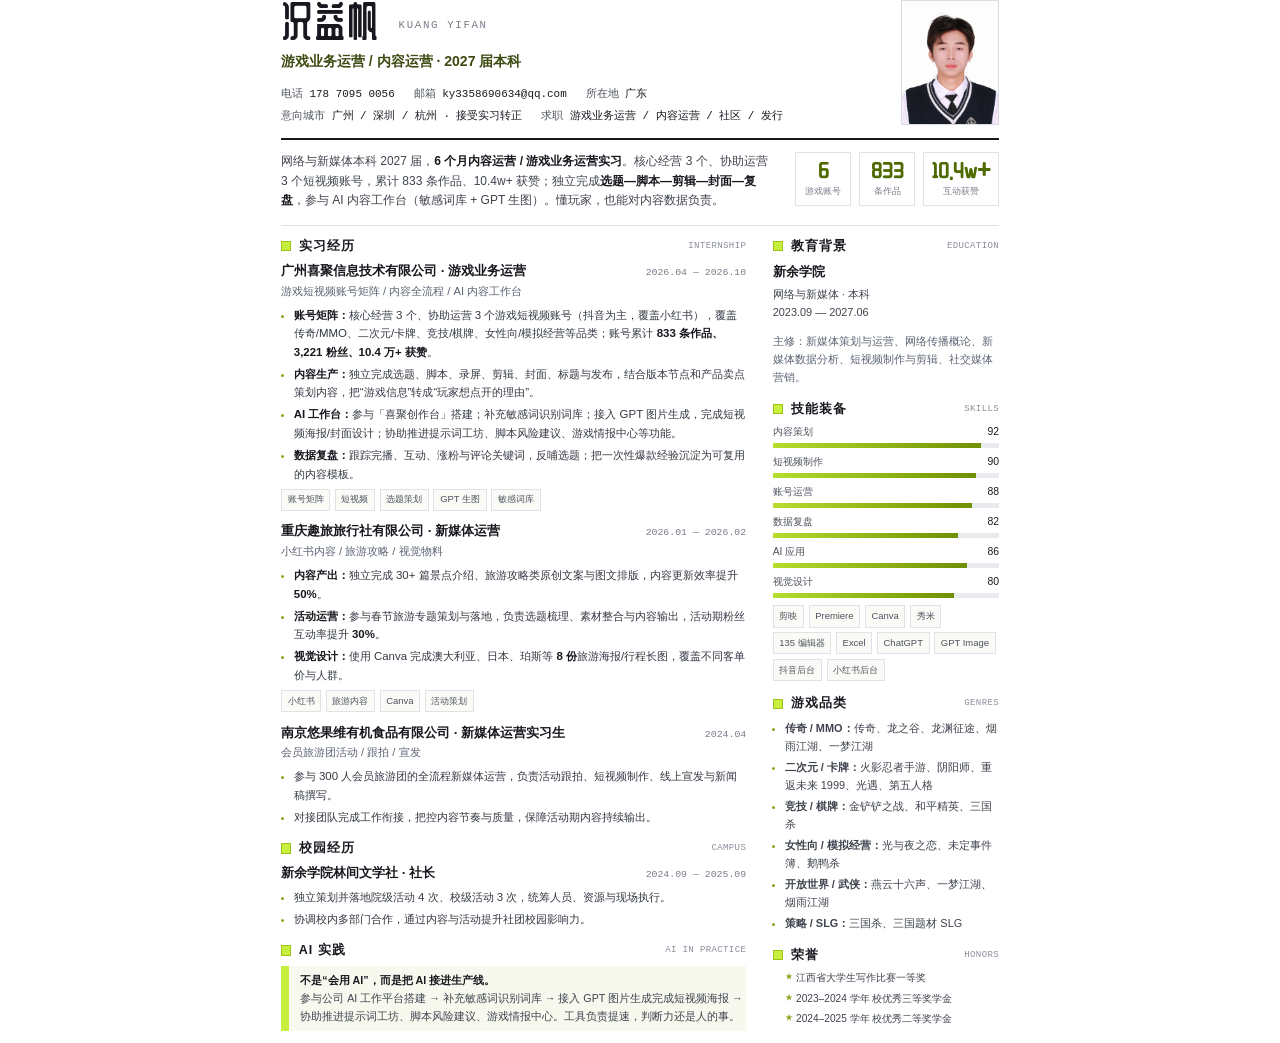
==== commit ba9d7448: "Update contact, resume and PDF" ====
--- a/resume.html
+++ b/resume.html
@@ -1,4 +1,4 @@
-﻿<!doctype html>
+<!doctype html>
 <html lang="zh-CN">
 <head>
 <meta charset="utf-8">
@@ -237,11 +237,12 @@
   <header>
     <div>
       <div class="name">况益帆 <span>KUANG YIFAN</span></div>
-      <p class="role">游戏业务运营 / 游戏内容运营 · 2027 届本科</p>
+      <p class="role">游戏业务运营 / 内容运营 · 2027 届本科</p>
       <div class="contact">
         <span>电话 <b>178 7095 0056</b></span>
         <span>邮箱 <b>ky3358690634@qq.com</b></span>
         <span>所在地 <b>广东</b></span>
+        <span>意向城市 <b>广州 / 深圳 / 杭州 · 接受实习转正</b></span>
         <span>求职 <b>游戏业务运营 / 内容运营 / 社区 / 发行</b></span>
       </div>
     </div>
@@ -249,7 +250,7 @@
   </header>
 
   <div class="summary">
-    <p>网络与新媒体本科 2027 届，<strong>6 个月游戏业务运营实习</strong>。核心经营 3 个、协助运营 3 个游戏短视频账号，覆盖抖音/小红书；参与公司 AI 内容工作台「喜聚创作台」搭建，把<strong>选题、制作、审核、复盘</strong>和 AI 工具串成可复用的内容生产线。懂玩家，也能对最终数据负责。</p>
+    <p>网络与新媒体本科 2027 届，<strong>6 个月内容运营 / 游戏业务运营实习</strong>。核心经营 3 个、协助运营 3 个短视频账号，累计 833 条作品、10.4w+ 获赞；独立完成<strong>选题—脚本—剪辑—封面—复盘</strong>，参与 AI 内容工作台（敏感词库 + GPT 生图）。懂玩家，也能对内容数据负责。</p>
     <div class="kpis">
       <div class="kpi"><b>6</b><span>游戏账号</span></div>
       <div class="kpi"><b>833</b><span>条作品</span></div>
@@ -375,6 +376,6 @@
 </div>
 </body>
 </html>
-
-
-
+
+
+
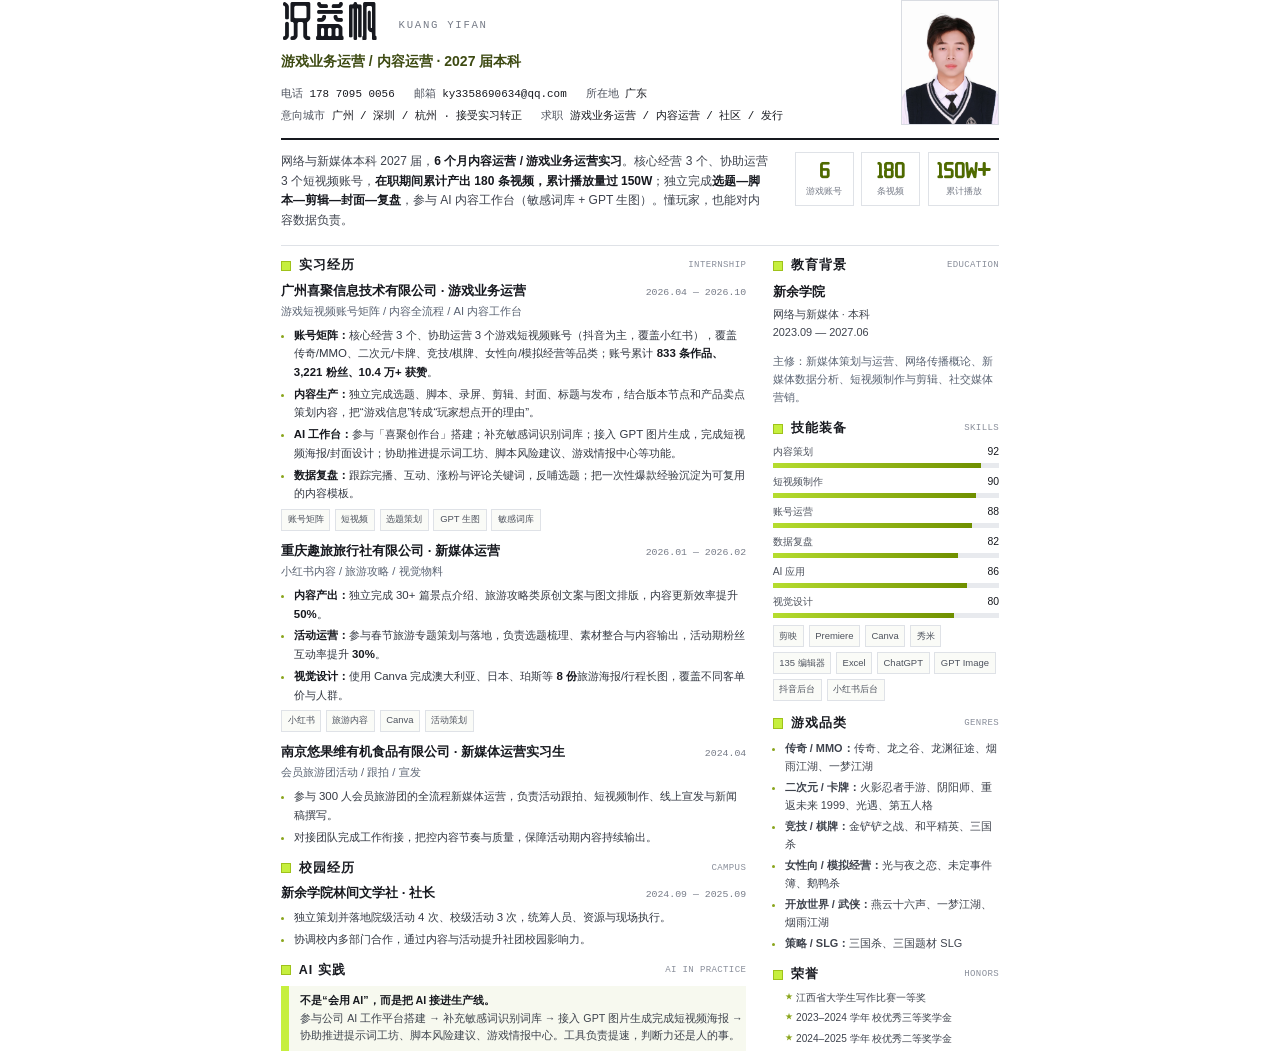
==== commit d02df980: "Update resume metrics to 180 videos / 1.5M views" ====
--- a/resume.html
+++ b/resume.html
@@ -1,11 +1,11 @@
-<!doctype html>
+﻿<!doctype html>
 <html lang="zh-CN">
 <head>
 <meta charset="utf-8">
 <title>况益帆 · 游戏业务运营 · 2027 届</title>
 <link rel="stylesheet" href="assets/fonts/qingke.css">
 <style>
-  @page { size: A4; margin: 8mm 10mm; }
+  @page { size: A4; margin: 8mm 10mm 6mm; }
   * { box-sizing: border-box; }
   html, body { margin: 0; padding: 0; }
   body {
@@ -250,11 +250,11 @@
   </header>
 
   <div class="summary">
-    <p>网络与新媒体本科 2027 届，<strong>6 个月内容运营 / 游戏业务运营实习</strong>。核心经营 3 个、协助运营 3 个短视频账号，累计 833 条作品、10.4w+ 获赞；独立完成<strong>选题—脚本—剪辑—封面—复盘</strong>，参与 AI 内容工作台（敏感词库 + GPT 生图）。懂玩家，也能对内容数据负责。</p>
+    <p>网络与新媒体本科 2027 届，<strong>6 个月内容运营 / 游戏业务运营实习</strong>。核心经营 3 个、协助运营 3 个短视频账号，<strong>在职期间累计产出 180 条视频，累计播放量过 150W</strong>；独立完成<strong>选题—脚本—剪辑—封面—复盘</strong>，参与 AI 内容工作台（敏感词库 + GPT 生图）。懂玩家，也能对内容数据负责。</p>
     <div class="kpis">
       <div class="kpi"><b>6</b><span>游戏账号</span></div>
-      <div class="kpi"><b>833</b><span>条作品</span></div>
-      <div class="kpi"><b>10.4w+</b><span>互动获赞</span></div>
+      <div class="kpi"><b>180</b><span>条视频</span></div>
+      <div class="kpi"><b>150W+</b><span>累计播放</span></div>
     </div>
   </div>
 
@@ -379,3 +379,4 @@
 
 
 
+
